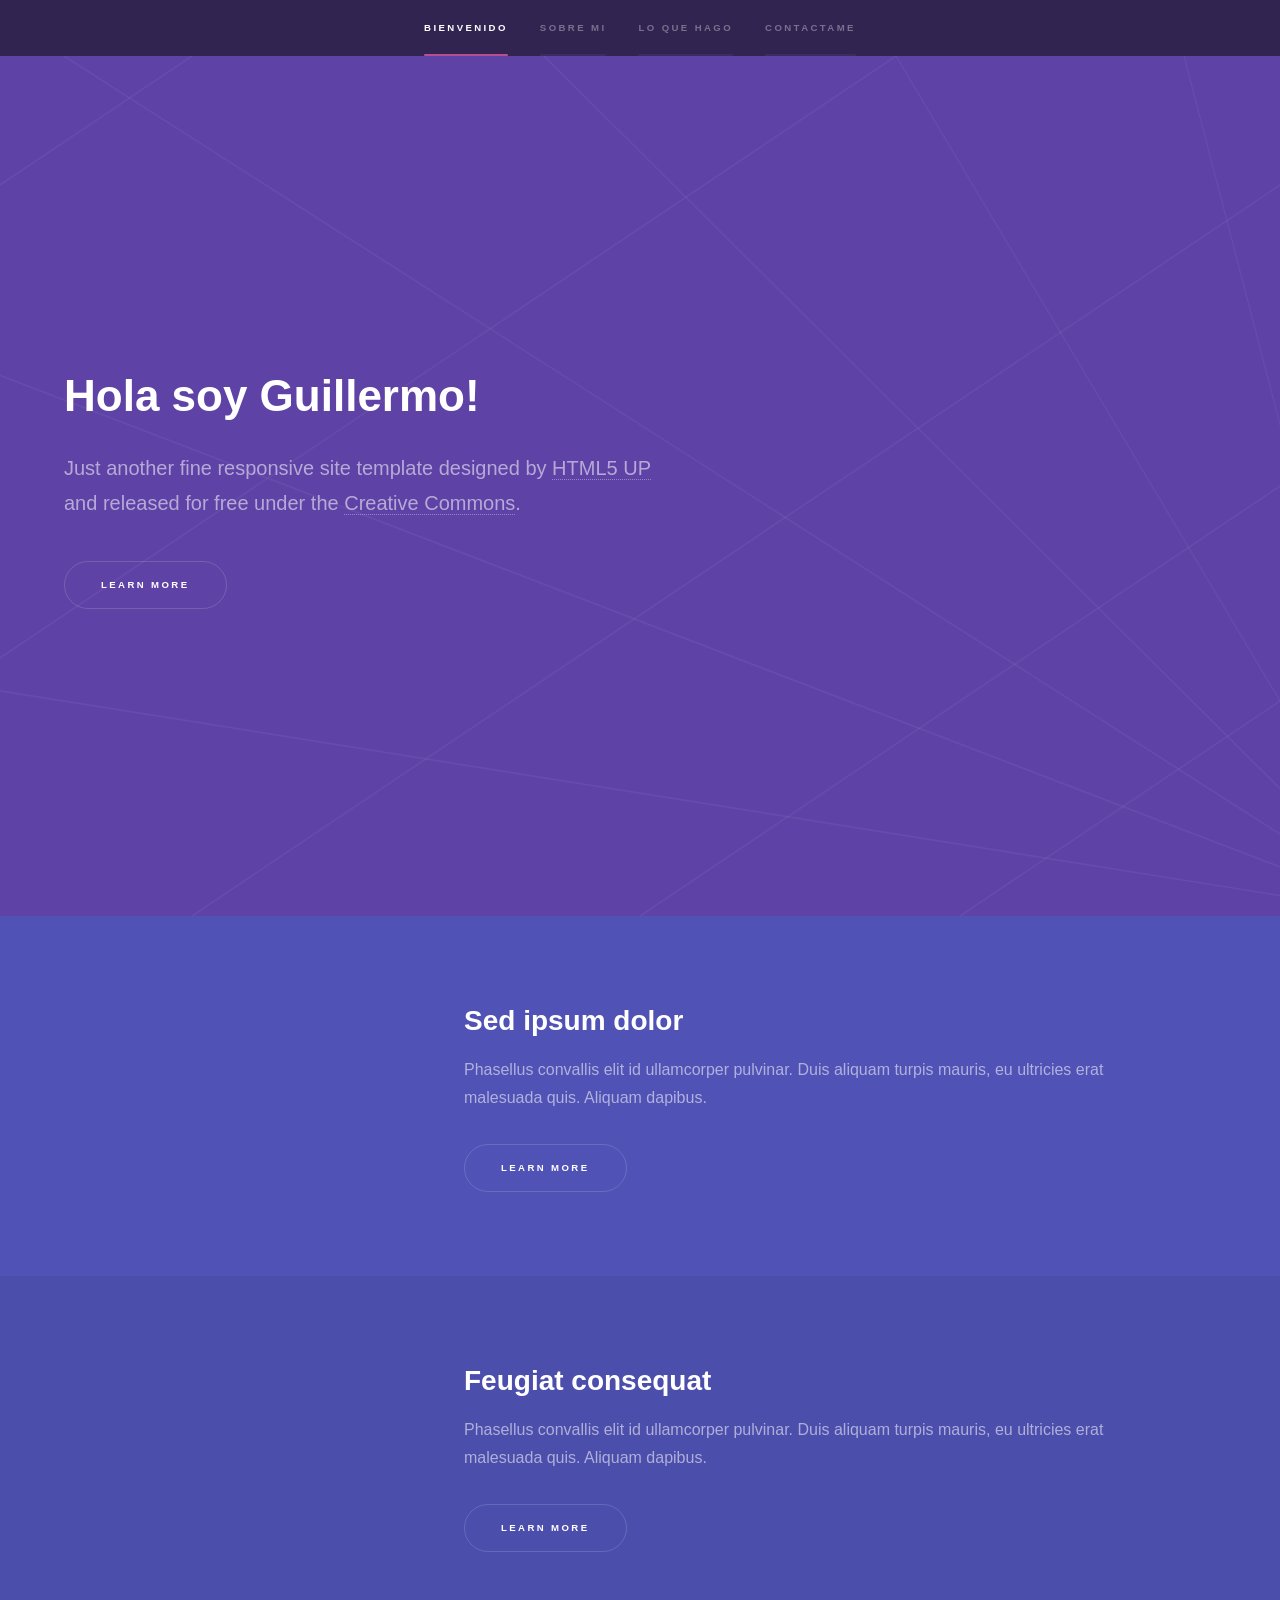
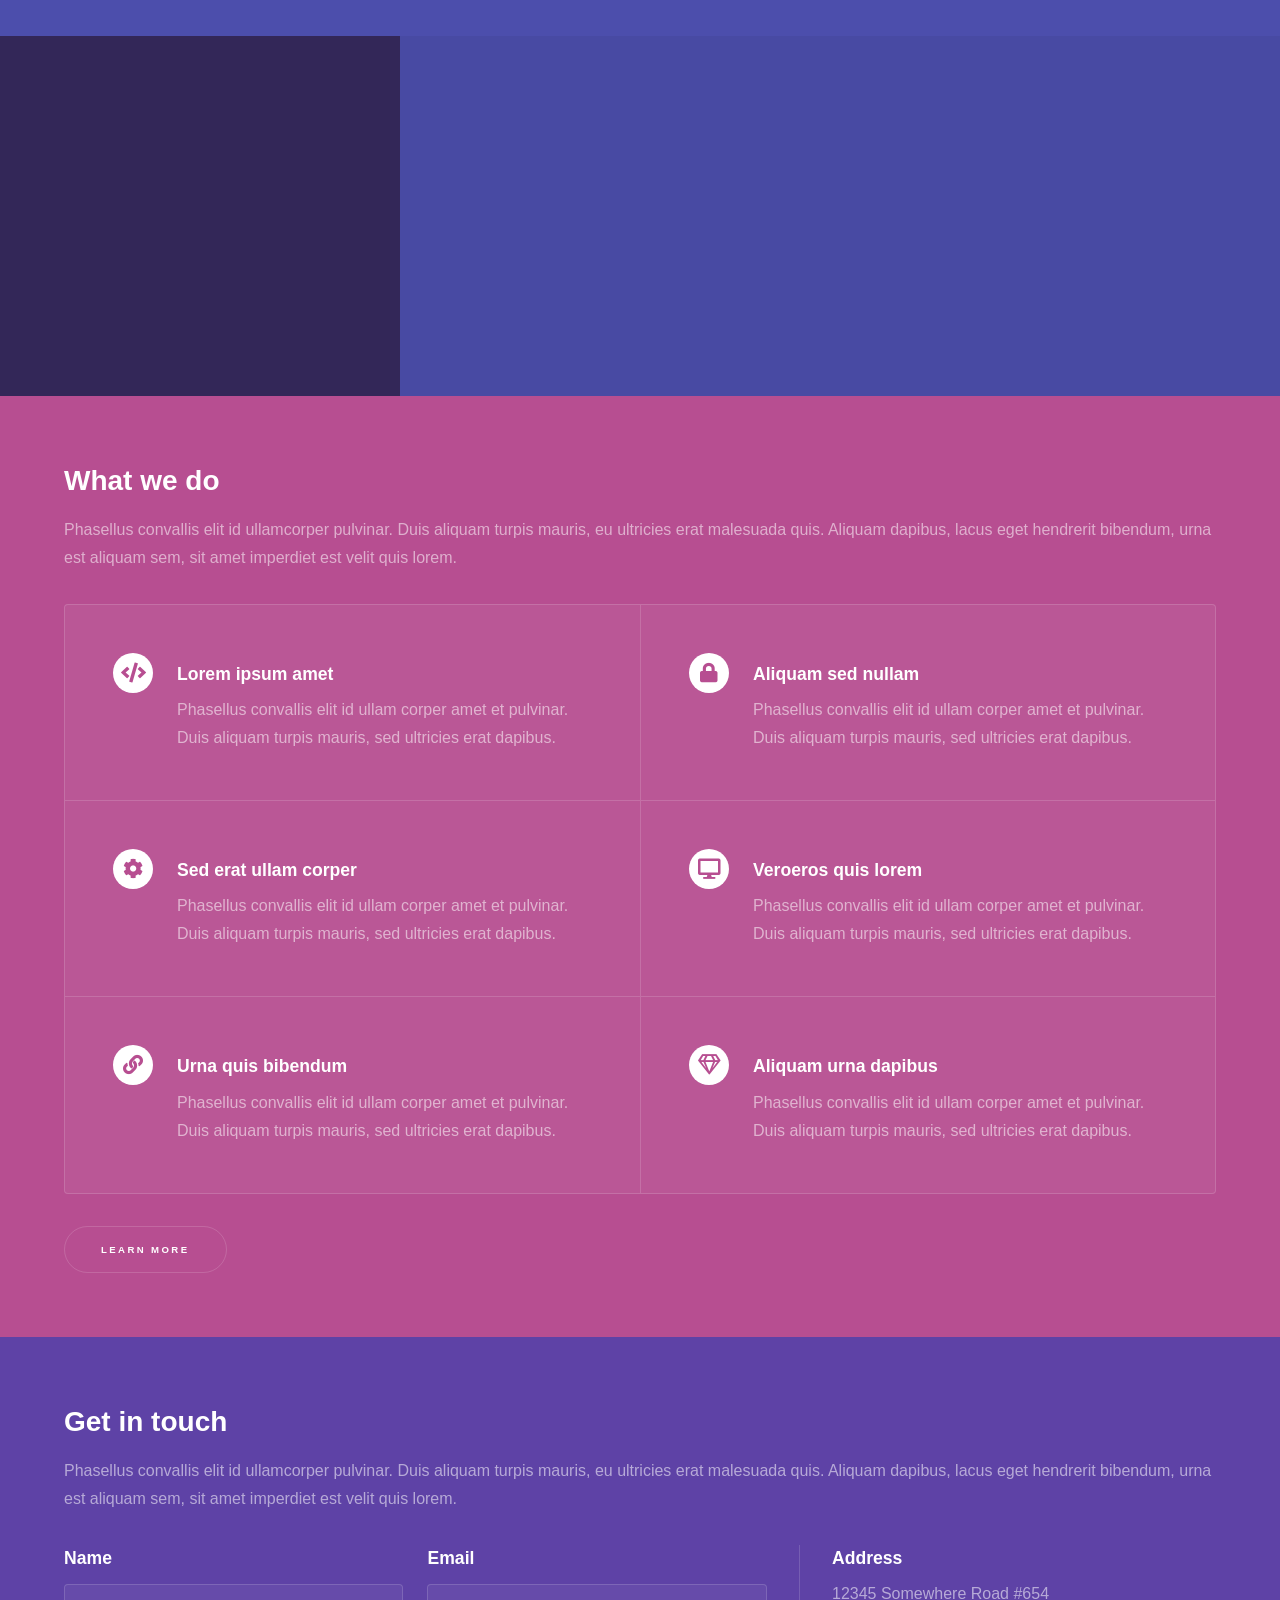
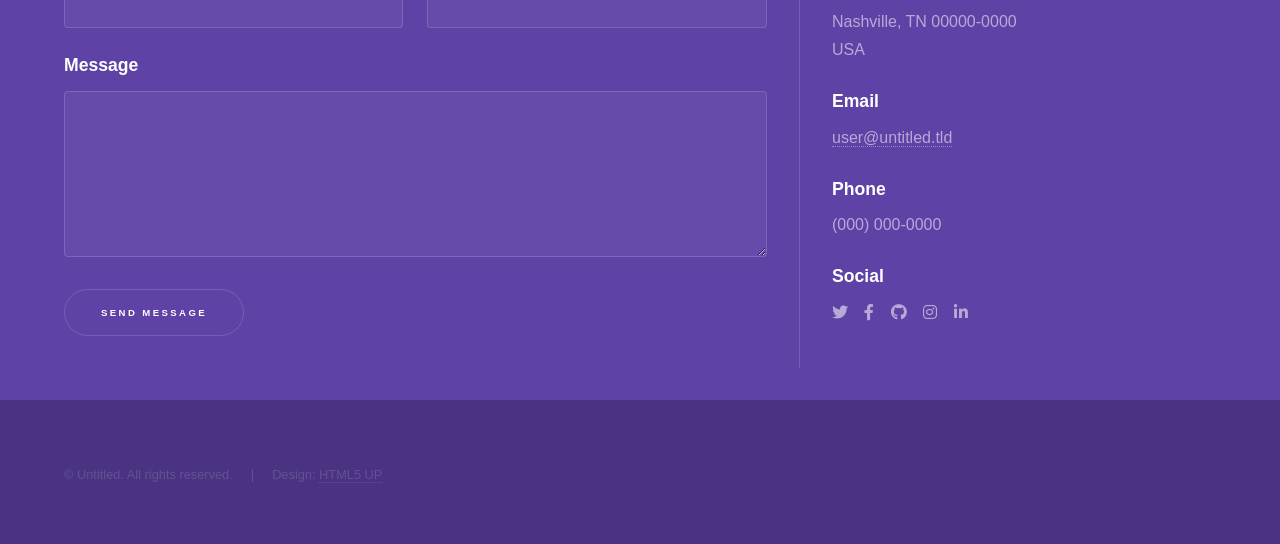
==== docs/index.html @ 7f630c52 "Segundo Commite de portafolio, se movio el archivo index.html a la carpeta docs" ====
<!DOCTYPE HTML>
<!--
	Hyperspace by HTML5 UP
	html5up.net | @ajlkn
	Free for personal and commercial use under the CCA 3.0 license (html5up.net/license)
-->
<html>
	<head>
		<title>Guillermo Tapia Desauguste</title>
		<meta charset="utf-8" />
		<meta name="viewport" content="width=device-width, initial-scale=1, user-scalable=no" />
		<link rel="stylesheet" href="../assets/css/main.css" />
		<noscript><link rel="stylesheet" href="../assets/css/noscript.css" /></noscript>
	</head>
	<body class="is-preload">

		<!-- Sidebar -->
			<section id="sidebar">
				<div class="inner">
					<nav>
						<ul>
							<li><a href="#intro">Bienvenido</a></li>
							<li><a href="#one">Sobre mi</a></li>
							<li><a href="#two">Lo que hago</a></li>
							<li><a href="#three">Contactame</a></li>
						</ul>
					</nav>
				</div>
			</section>

		<!-- Wrapper -->
			<div id="wrapper">

				<!-- Intro -->
					<section id="intro" class="wrapper style1 fullscreen fade-up">
						<div class="inner">
							<h1>Hola soy Guillermo!</h1>
							<p>Just another fine responsive site template designed by <a href="http://html5up.net">HTML5 UP</a><br />
							and released for free under the <a href="http://html5up.net/license">Creative Commons</a>.</p>
							<ul class="actions">
								<li><a href="#one" class="button scrolly">Learn more</a></li>
							</ul>
						</div>
					</section>

				<!-- One -->
					<section id="one" class="wrapper style2 spotlights">
						<section>
							<a href="#" class="image"><img src="images/pic01.jpg" alt="" data-position="center center" /></a>
							<div class="content">
								<div class="inner">
									<h2>Sed ipsum dolor</h2>
									<p>Phasellus convallis elit id ullamcorper pulvinar. Duis aliquam turpis mauris, eu ultricies erat malesuada quis. Aliquam dapibus.</p>
									<ul class="actions">
										<li><a href="generic.html" class="button">Learn more</a></li>
									</ul>
								</div>
							</div>
						</section>
						<section>
							<a href="#" class="image"><img src="images/pic02.jpg" alt="" data-position="top center" /></a>
							<div class="content">
								<div class="inner">
									<h2>Feugiat consequat</h2>
									<p>Phasellus convallis elit id ullamcorper pulvinar. Duis aliquam turpis mauris, eu ultricies erat malesuada quis. Aliquam dapibus.</p>
									<ul class="actions">
										<li><a href="generic.html" class="button">Learn more</a></li>
									</ul>
								</div>
							</div>
						</section>
						<section>
							<a href="#" class="image"><img src="images/pic03.jpg" alt="" data-position="25% 25%" /></a>
							<div class="content">
								<div class="inner">
									<h2>Ultricies aliquam</h2>
									<p>Phasellus convallis elit id ullamcorper pulvinar. Duis aliquam turpis mauris, eu ultricies erat malesuada quis. Aliquam dapibus.</p>
									<ul class="actions">
										<li><a href="generic.html" class="button">Learn more</a></li>
									</ul>
								</div>
							</div>
						</section>
					</section>

				<!-- Two -->
					<section id="two" class="wrapper style3 fade-up">
						<div class="inner">
							<h2>What we do</h2>
							<p>Phasellus convallis elit id ullamcorper pulvinar. Duis aliquam turpis mauris, eu ultricies erat malesuada quis. Aliquam dapibus, lacus eget hendrerit bibendum, urna est aliquam sem, sit amet imperdiet est velit quis lorem.</p>
							<div class="features">
								<section>
									<span class="icon solid major fa-code"></span>
									<h3>Lorem ipsum amet</h3>
									<p>Phasellus convallis elit id ullam corper amet et pulvinar. Duis aliquam turpis mauris, sed ultricies erat dapibus.</p>
								</section>
								<section>
									<span class="icon solid major fa-lock"></span>
									<h3>Aliquam sed nullam</h3>
									<p>Phasellus convallis elit id ullam corper amet et pulvinar. Duis aliquam turpis mauris, sed ultricies erat dapibus.</p>
								</section>
								<section>
									<span class="icon solid major fa-cog"></span>
									<h3>Sed erat ullam corper</h3>
									<p>Phasellus convallis elit id ullam corper amet et pulvinar. Duis aliquam turpis mauris, sed ultricies erat dapibus.</p>
								</section>
								<section>
									<span class="icon solid major fa-desktop"></span>
									<h3>Veroeros quis lorem</h3>
									<p>Phasellus convallis elit id ullam corper amet et pulvinar. Duis aliquam turpis mauris, sed ultricies erat dapibus.</p>
								</section>
								<section>
									<span class="icon solid major fa-link"></span>
									<h3>Urna quis bibendum</h3>
									<p>Phasellus convallis elit id ullam corper amet et pulvinar. Duis aliquam turpis mauris, sed ultricies erat dapibus.</p>
								</section>
								<section>
									<span class="icon major fa-gem"></span>
									<h3>Aliquam urna dapibus</h3>
									<p>Phasellus convallis elit id ullam corper amet et pulvinar. Duis aliquam turpis mauris, sed ultricies erat dapibus.</p>
								</section>
							</div>
							<ul class="actions">
								<li><a href="generic.html" class="button">Learn more</a></li>
							</ul>
						</div>
					</section>

				<!-- Three -->
					<section id="three" class="wrapper style1 fade-up">
						<div class="inner">
							<h2>Get in touch</h2>
							<p>Phasellus convallis elit id ullamcorper pulvinar. Duis aliquam turpis mauris, eu ultricies erat malesuada quis. Aliquam dapibus, lacus eget hendrerit bibendum, urna est aliquam sem, sit amet imperdiet est velit quis lorem.</p>
							<div class="split style1">
								<section>
									<form method="post" action="#">
										<div class="fields">
											<div class="field half">
												<label for="name">Name</label>
												<input type="text" name="name" id="name" />
											</div>
											<div class="field half">
												<label for="email">Email</label>
												<input type="text" name="email" id="email" />
											</div>
											<div class="field">
												<label for="message">Message</label>
												<textarea name="message" id="message" rows="5"></textarea>
											</div>
										</div>
										<ul class="actions">
											<li><a href="" class="button submit">Send Message</a></li>
										</ul>
									</form>
								</section>
								<section>
									<ul class="contact">
										<li>
											<h3>Address</h3>
											<span>12345 Somewhere Road #654<br />
											Nashville, TN 00000-0000<br />
											USA</span>
										</li>
										<li>
											<h3>Email</h3>
											<a href="#">user@untitled.tld</a>
										</li>
										<li>
											<h3>Phone</h3>
											<span>(000) 000-0000</span>
										</li>
										<li>
											<h3>Social</h3>
											<ul class="icons">
												<li><a href="#" class="icon brands fa-twitter"><span class="label">Twitter</span></a></li>
												<li><a href="#" class="icon brands fa-facebook-f"><span class="label">Facebook</span></a></li>
												<li><a href="#" class="icon brands fa-github"><span class="label">GitHub</span></a></li>
												<li><a href="#" class="icon brands fa-instagram"><span class="label">Instagram</span></a></li>
												<li><a href="#" class="icon brands fa-linkedin-in"><span class="label">LinkedIn</span></a></li>
											</ul>
										</li>
									</ul>
								</section>
							</div>
						</div>
					</section>

			</div>

		<!-- Footer -->
			<footer id="footer" class="wrapper style1-alt">
				<div class="inner">
					<ul class="menu">
						<li>&copy; Untitled. All rights reserved.</li><li>Design: <a href="http://html5up.net">HTML5 UP</a></li>
					</ul>
				</div>
			</footer>

		<!-- Scripts -->
			<script src="../assets/js/jquery.min.js"></script>
			<script src="../assets/js/jquery.scrollex.min.js"></script>
			<script src="../assets/js/jquery.scrolly.min.js"></script>
			<script src="../assets/js/browser.min.js"></script>
			<script src="../assets/js/breakpoints.min.js"></script>
			<script src="../assets/js/util.js"></script>
			<script src="../assets/js/main.js"></script>

	</body>
</html>
---- assets/css/main.css ----
@import url(fontawesome-all.min.css);

/*
	Hyperspace by HTML5 UP
	html5up.net | @ajlkn
	Free for personal and commercial use under the CCA 3.0 license (html5up.net/license)
*/

html, body, div, span, applet, object,
iframe, h1, h2, h3, h4, h5, h6, p, blockquote,
pre, a, abbr, acronym, address, big, cite,
code, del, dfn, em, img, ins, kbd, q, s, samp,
small, strike, strong, sub, sup, tt, var, b,
u, i, center, dl, dt, dd, ol, ul, li, fieldset,
form, label, legend, table, caption, tbody,
tfoot, thead, tr, th, td, article, aside,
canvas, details, embed, figure, figcaption,
footer, header, hgroup, menu, nav, output, ruby,
section, summary, time, mark, audio, video {
	margin: 0;
	padding: 0;
	border: 0;
	font-size: 100%;
	font: inherit;
	vertical-align: baseline;}

article, aside, details, figcaption, figure,
footer, header, hgroup, menu, nav, section {
	display: block;}

body {
	line-height: 1;
}

ol, ul {
	list-style: none;
}

blockquote, q {
	quotes: none;
}

	blockquote:before, blockquote:after, q:before, q:after {
		content: '';
		content: none;
	}

table {
	border-collapse: collapse;
	border-spacing: 0;
}

body {
	-webkit-text-size-adjust: none;
}

mark {
	background-color: transparent;
	color: inherit;
}

input::-moz-focus-inner {
	border: 0;
	padding: 0;
}

input, select, textarea {
	-moz-appearance: none;
	-webkit-appearance: none;
	-ms-appearance: none;
	appearance: none;
}

/* Basic */

	@-ms-viewport {
		width: device-width;
	}

	body {
		-ms-overflow-style: scrollbar;
	}

	@media screen and (max-width: 480px) {

		html, body {
			min-width: 320px;
		}

	}

	html {
		box-sizing: border-box;
	}

	*, *:before, *:after {
		box-sizing: inherit;
	}

	body {
		background: #312450;
	}

		body.is-preload *, body.is-preload *:before, body.is-preload *:after {
			-moz-animation: none !important;
			-webkit-animation: none !important;
			-ms-animation: none !important;
			animation: none !important;
			-moz-transition: none !important;
			-webkit-transition: none !important;
			-ms-transition: none !important;
			transition: none !important;
		}

/* Type */

	body, input, select, textarea {
		color: rgba(255, 255, 255, 0.55);
		font-family: Arial, Helvetica, sans-serif;
		font-size: 16.5pt;
		font-weight: normal;
		line-height: 1.75;
	}

		@media screen and (max-width: 1680px) {

			body, input, select, textarea {
				font-size: 13pt;
			}

		}

		@media screen and (max-width: 1280px) {

			body, input, select, textarea {
				font-size: 12pt;
			}

		}

		@media screen and (max-width: 360px) {

			body, input, select, textarea {
				font-size: 11pt;
			}

		}

	a {
		-moz-transition: color 0.2s ease, border-bottom-color 0.2s ease;
		-webkit-transition: color 0.2s ease, border-bottom-color 0.2s ease;
		-ms-transition: color 0.2s ease, border-bottom-color 0.2s ease;
		transition: color 0.2s ease, border-bottom-color 0.2s ease;
		border-bottom: dotted 1px rgba(255, 255, 255, 0.35);
		color: inherit;
		text-decoration: none;
	}

		a:hover {
			border-bottom-color: transparent;
			color: #ffffff;
		}

	strong, b {
		color: #ffffff;
		font-weight: bold;
	}

	em, i {
		font-style: italic;
	}

	p {
		margin: 0 0 2em 0;
	}

	h1, h2, h3, h4, h5, h6 {
		color: #ffffff;
		font-weight: bold;
		line-height: 1.5;
		margin: 0 0 0.5em 0;
	}

		h1 a, h2 a, h3 a, h4 a, h5 a, h6 a {
			color: inherit;
			text-decoration: none;
		}

	h1 {
		font-size: 2.75em;
	}

		h1.major {
			margin: 0 0 1.3em 0;
			position: relative;
			padding-bottom: 0.35em;
		}

			h1.major:after {
				background-image: -moz-linear-gradient(to right, #5e42a6, #b74e91);
				background-image: -webkit-linear-gradient(to right, #5e42a6, #b74e91);
				background-image: -ms-linear-gradient(to right, #5e42a6, #b74e91);
				background-image: linear-gradient(to right, #5e42a6, #b74e91);
				-moz-transition: max-width 0.2s ease;
				-webkit-transition: max-width 0.2s ease;
				-ms-transition: max-width 0.2s ease;
				transition: max-width 0.2s ease;
				border-radius: 0.2em;
				bottom: 0;
				content: '';
				height: 0.05em;
				position: absolute;
				right: 0;
				width: 100%;
			}

	h2 {
		font-size: 1.75em;
	}

	h3 {
		font-size: 1.1em;
	}

	h4 {
		font-size: 1em;
	}

	h5 {
		font-size: 0.8em;
	}

	h6 {
		font-size: 0.6em;
	}

	@media screen and (max-width: 736px) {

		h1 {
			font-size: 2em;
		}

		h2 {
			font-size: 1.25em;
		}

		h3 {
			font-size: 1em;
		}

		h4 {
			font-size: 0.8em;
		}

		h5 {
			font-size: 0.6em;
		}

		h6 {
			font-size: 0.6em;
		}

	}

	sub {
		font-size: 0.8em;
		position: relative;
		top: 0.5em;
	}

	sup {
		font-size: 0.8em;
		position: relative;
		top: -0.5em;
	}

	blockquote {
		border-left: solid 4px rgba(255, 255, 255, 0.15);
		font-style: italic;
		margin: 0 0 2em 0;
		padding: 0.5em 0 0.5em 2em;
	}

	code {
		background: rgba(255, 255, 255, 0.05);
		border-radius: 0.25em;
		border: solid 1px rgba(255, 255, 255, 0.15);
		font-family: "Courier New", monospace;
		font-size: 0.9em;
		margin: 0 0.25em;
		padding: 0.25em 0.65em;
	}

	pre {
		-webkit-overflow-scrolling: touch;
		font-family: "Courier New", monospace;
		font-size: 0.9em;
		margin: 0 0 2em 0;
	}

		pre code {
			display: block;
			line-height: 1.75em;
			padding: 1em 1.5em;
			overflow-x: auto;
		}

	hr {
		border: 0;
		border-bottom: solid 1px rgba(255, 255, 255, 0.15);
		margin: 2em 0;
	}

		hr.major {
			margin: 3em 0;
		}

	.align-left {
		text-align: left;
	}

	.align-center {
		text-align: center;
	}

	.align-right {
		text-align: right;
	}

/* Row */

	.row {
		display: flex;
		flex-wrap: wrap;
		box-sizing: border-box;
		align-items: stretch;
	}

		.row > * {
			box-sizing: border-box;
		}

		.row.gtr-uniform > * > :last-child {
			margin-bottom: 0;
		}

		.row.aln-left {
			justify-content: flex-start;
		}

		.row.aln-center {
			justify-content: center;
		}

		.row.aln-right {
			justify-content: flex-end;
		}

		.row.aln-top {
			align-items: flex-start;
		}

		.row.aln-middle {
			align-items: center;
		}

		.row.aln-bottom {
			align-items: flex-end;
		}

		.row > .imp {
			order: -1;
		}

		.row > .col-1 {
			width: 8.33333%;
		}

		.row > .off-1 {
			margin-left: 8.33333%;
		}

		.row > .col-2 {
			width: 16.66667%;
		}

		.row > .off-2 {
			margin-left: 16.66667%;
		}

		.row > .col-3 {
			width: 25%;
		}

		.row > .off-3 {
			margin-left: 25%;
		}

		.row > .col-4 {
			width: 33.33333%;
		}

		.row > .off-4 {
			margin-left: 33.33333%;
		}

		.row > .col-5 {
			width: 41.66667%;
		}

		.row > .off-5 {
			margin-left: 41.66667%;
		}

		.row > .col-6 {
			width: 50%;
		}

		.row > .off-6 {
			margin-left: 50%;
		}

		.row > .col-7 {
			width: 58.33333%;
		}

		.row > .off-7 {
			margin-left: 58.33333%;
		}

		.row > .col-8 {
			width: 66.66667%;
		}

		.row > .off-8 {
			margin-left: 66.66667%;
		}

		.row > .col-9 {
			width: 75%;
		}

		.row > .off-9 {
			margin-left: 75%;
		}

		.row > .col-10 {
			width: 83.33333%;
		}

		.row > .off-10 {
			margin-left: 83.33333%;
		}

		.row > .col-11 {
			width: 91.66667%;
		}

		.row > .off-11 {
			margin-left: 91.66667%;
		}

		.row > .col-12 {
			width: 100%;
		}

		.row > .off-12 {
			margin-left: 100%;
		}

		.row.gtr-0 {
			margin-top: 0;
			margin-left: 0em;
		}

			.row.gtr-0 > * {
				padding: 0 0 0 0em;
			}

			.row.gtr-0.gtr-uniform {
				margin-top: 0em;
			}

				.row.gtr-0.gtr-uniform > * {
					padding-top: 0em;
				}

		.row.gtr-25 {
			margin-top: 0;
			margin-left: -0.375em;
		}

			.row.gtr-25 > * {
				padding: 0 0 0 0.375em;
			}

			.row.gtr-25.gtr-uniform {
				margin-top: -0.375em;
			}

				.row.gtr-25.gtr-uniform > * {
					padding-top: 0.375em;
				}

		.row.gtr-50 {
			margin-top: 0;
			margin-left: -0.75em;
		}

			.row.gtr-50 > * {
				padding: 0 0 0 0.75em;
			}

			.row.gtr-50.gtr-uniform {
				margin-top: -0.75em;
			}

				.row.gtr-50.gtr-uniform > * {
					padding-top: 0.75em;
				}

		.row {
			margin-top: 0;
			margin-left: -1.5em;
		}

			.row > * {
				padding: 0 0 0 1.5em;
			}

			.row.gtr-uniform {
				margin-top: -1.5em;
			}

				.row.gtr-uniform > * {
					padding-top: 1.5em;
				}

		.row.gtr-150 {
			margin-top: 0;
			margin-left: -2.25em;
		}

			.row.gtr-150 > * {
				padding: 0 0 0 2.25em;
			}

			.row.gtr-150.gtr-uniform {
				margin-top: -2.25em;
			}

				.row.gtr-150.gtr-uniform > * {
					padding-top: 2.25em;
				}

		.row.gtr-200 {
			margin-top: 0;
			margin-left: -3em;
		}

			.row.gtr-200 > * {
				padding: 0 0 0 3em;
			}

			.row.gtr-200.gtr-uniform {
				margin-top: -3em;
			}

				.row.gtr-200.gtr-uniform > * {
					padding-top: 3em;
				}

		@media screen and (max-width: 1680px) {

			.row {
				display: flex;
				flex-wrap: wrap;
				box-sizing: border-box;
				align-items: stretch;
			}

				.row > * {
					box-sizing: border-box;
				}

				.row.gtr-uniform > * > :last-child {
					margin-bottom: 0;
				}

				.row.aln-left {
					justify-content: flex-start;
				}

				.row.aln-center {
					justify-content: center;
				}

				.row.aln-right {
					justify-content: flex-end;
				}

				.row.aln-top {
					align-items: flex-start;
				}

				.row.aln-middle {
					align-items: center;
				}

				.row.aln-bottom {
					align-items: flex-end;
				}

				.row > .imp-xlarge {
					order: -1;
				}

				.row > .col-1-xlarge {
					width: 8.33333%;
				}

				.row > .off-1-xlarge {
					margin-left: 8.33333%;
				}

				.row > .col-2-xlarge {
					width: 16.66667%;
				}

				.row > .off-2-xlarge {
					margin-left: 16.66667%;
				}

				.row > .col-3-xlarge {
					width: 25%;
				}

				.row > .off-3-xlarge {
					margin-left: 25%;
				}

				.row > .col-4-xlarge {
					width: 33.33333%;
				}

				.row > .off-4-xlarge {
					margin-left: 33.33333%;
				}

				.row > .col-5-xlarge {
					width: 41.66667%;
				}

				.row > .off-5-xlarge {
					margin-left: 41.66667%;
				}

				.row > .col-6-xlarge {
					width: 50%;
				}

				.row > .off-6-xlarge {
					margin-left: 50%;
				}

				.row > .col-7-xlarge {
					width: 58.33333%;
				}

				.row > .off-7-xlarge {
					margin-left: 58.33333%;
				}

				.row > .col-8-xlarge {
					width: 66.66667%;
				}

				.row > .off-8-xlarge {
					margin-left: 66.66667%;
				}

				.row > .col-9-xlarge {
					width: 75%;
				}

				.row > .off-9-xlarge {
					margin-left: 75%;
				}

				.row > .col-10-xlarge {
					width: 83.33333%;
				}

				.row > .off-10-xlarge {
					margin-left: 83.33333%;
				}

				.row > .col-11-xlarge {
					width: 91.66667%;
				}

				.row > .off-11-xlarge {
					margin-left: 91.66667%;
				}

				.row > .col-12-xlarge {
					width: 100%;
				}

				.row > .off-12-xlarge {
					margin-left: 100%;
				}

				.row.gtr-0 {
					margin-top: 0;
					margin-left: 0em;
				}

					.row.gtr-0 > * {
						padding: 0 0 0 0em;
					}

					.row.gtr-0.gtr-uniform {
						margin-top: 0em;
					}

						.row.gtr-0.gtr-uniform > * {
							padding-top: 0em;
						}

				.row.gtr-25 {
					margin-top: 0;
					margin-left: -0.375em;
				}

					.row.gtr-25 > * {
						padding: 0 0 0 0.375em;
					}

					.row.gtr-25.gtr-uniform {
						margin-top: -0.375em;
					}

						.row.gtr-25.gtr-uniform > * {
							padding-top: 0.375em;
						}

				.row.gtr-50 {
					margin-top: 0;
					margin-left: -0.75em;
				}

					.row.gtr-50 > * {
						padding: 0 0 0 0.75em;
					}

					.row.gtr-50.gtr-uniform {
						margin-top: -0.75em;
					}

						.row.gtr-50.gtr-uniform > * {
							padding-top: 0.75em;
						}

				.row {
					margin-top: 0;
					margin-left: -1.5em;
				}

					.row > * {
						padding: 0 0 0 1.5em;
					}

					.row.gtr-uniform {
						margin-top: -1.5em;
					}

						.row.gtr-uniform > * {
							padding-top: 1.5em;
						}

				.row.gtr-150 {
					margin-top: 0;
					margin-left: -2.25em;
				}

					.row.gtr-150 > * {
						padding: 0 0 0 2.25em;
					}

					.row.gtr-150.gtr-uniform {
						margin-top: -2.25em;
					}

						.row.gtr-150.gtr-uniform > * {
							padding-top: 2.25em;
						}

				.row.gtr-200 {
					margin-top: 0;
					margin-left: -3em;
				}

					.row.gtr-200 > * {
						padding: 0 0 0 3em;
					}

					.row.gtr-200.gtr-uniform {
						margin-top: -3em;
					}

						.row.gtr-200.gtr-uniform > * {
							padding-top: 3em;
						}

		}

		@media screen and (max-width: 1280px) {

			.row {
				display: flex;
				flex-wrap: wrap;
				box-sizing: border-box;
				align-items: stretch;
			}

				.row > * {
					box-sizing: border-box;
				}

				.row.gtr-uniform > * > :last-child {
					margin-bottom: 0;
				}

				.row.aln-left {
					justify-content: flex-start;
				}

				.row.aln-center {
					justify-content: center;
				}

				.row.aln-right {
					justify-content: flex-end;
				}

				.row.aln-top {
					align-items: flex-start;
				}

				.row.aln-middle {
					align-items: center;
				}

				.row.aln-bottom {
					align-items: flex-end;
				}

				.row > .imp-large {
					order: -1;
				}

				.row > .col-1-large {
					width: 8.33333%;
				}

				.row > .off-1-large {
					margin-left: 8.33333%;
				}

				.row > .col-2-large {
					width: 16.66667%;
				}

				.row > .off-2-large {
					margin-left: 16.66667%;
				}

				.row > .col-3-large {
					width: 25%;
				}

				.row > .off-3-large {
					margin-left: 25%;
				}

				.row > .col-4-large {
					width: 33.33333%;
				}

				.row > .off-4-large {
					margin-left: 33.33333%;
				}

				.row > .col-5-large {
					width: 41.66667%;
				}

				.row > .off-5-large {
					margin-left: 41.66667%;
				}

				.row > .col-6-large {
					width: 50%;
				}

				.row > .off-6-large {
					margin-left: 50%;
				}

				.row > .col-7-large {
					width: 58.33333%;
				}

				.row > .off-7-large {
					margin-left: 58.33333%;
				}

				.row > .col-8-large {
					width: 66.66667%;
				}

				.row > .off-8-large {
					margin-left: 66.66667%;
				}

				.row > .col-9-large {
					width: 75%;
				}

				.row > .off-9-large {
					margin-left: 75%;
				}

				.row > .col-10-large {
					width: 83.33333%;
				}

				.row > .off-10-large {
					margin-left: 83.33333%;
				}

				.row > .col-11-large {
					width: 91.66667%;
				}

				.row > .off-11-large {
					margin-left: 91.66667%;
				}

				.row > .col-12-large {
					width: 100%;
				}

				.row > .off-12-large {
					margin-left: 100%;
				}

				.row.gtr-0 {
					margin-top: 0;
					margin-left: 0em;
				}

					.row.gtr-0 > * {
						padding: 0 0 0 0em;
					}

					.row.gtr-0.gtr-uniform {
						margin-top: 0em;
					}

						.row.gtr-0.gtr-uniform > * {
							padding-top: 0em;
						}

				.row.gtr-25 {
					margin-top: 0;
					margin-left: -0.375em;
				}

					.row.gtr-25 > * {
						padding: 0 0 0 0.375em;
					}

					.row.gtr-25.gtr-uniform {
						margin-top: -0.375em;
					}

						.row.gtr-25.gtr-uniform > * {
							padding-top: 0.375em;
						}

				.row.gtr-50 {
					margin-top: 0;
					margin-left: -0.75em;
				}

					.row.gtr-50 > * {
						padding: 0 0 0 0.75em;
					}

					.row.gtr-50.gtr-uniform {
						margin-top: -0.75em;
					}

						.row.gtr-50.gtr-uniform > * {
							padding-top: 0.75em;
						}

				.row {
					margin-top: 0;
					margin-left: -1.5em;
				}

					.row > * {
						padding: 0 0 0 1.5em;
					}

					.row.gtr-uniform {
						margin-top: -1.5em;
					}

						.row.gtr-uniform > * {
							padding-top: 1.5em;
						}

				.row.gtr-150 {
					margin-top: 0;
					margin-left: -2.25em;
				}

					.row.gtr-150 > * {
						padding: 0 0 0 2.25em;
					}

					.row.gtr-150.gtr-uniform {
						margin-top: -2.25em;
					}

						.row.gtr-150.gtr-uniform > * {
							padding-top: 2.25em;
						}

				.row.gtr-200 {
					margin-top: 0;
					margin-left: -3em;
				}

					.row.gtr-200 > * {
						padding: 0 0 0 3em;
					}

					.row.gtr-200.gtr-uniform {
						margin-top: -3em;
					}

						.row.gtr-200.gtr-uniform > * {
							padding-top: 3em;
						}

		}

		@media screen and (max-width: 980px) {

			.row {
				display: flex;
				flex-wrap: wrap;
				box-sizing: border-box;
				align-items: stretch;
			}

				.row > * {
					box-sizing: border-box;
				}

				.row.gtr-uniform > * > :last-child {
					margin-bottom: 0;
				}

				.row.aln-left {
					justify-content: flex-start;
				}

				.row.aln-center {
					justify-content: center;
				}

				.row.aln-right {
					justify-content: flex-end;
				}

				.row.aln-top {
					align-items: flex-start;
				}

				.row.aln-middle {
					align-items: center;
				}

				.row.aln-bottom {
					align-items: flex-end;
				}

				.row > .imp-medium {
					order: -1;
				}

				.row > .col-1-medium {
					width: 8.33333%;
				}

				.row > .off-1-medium {
					margin-left: 8.33333%;
				}

				.row > .col-2-medium {
					width: 16.66667%;
				}

				.row > .off-2-medium {
					margin-left: 16.66667%;
				}

				.row > .col-3-medium {
					width: 25%;
				}

				.row > .off-3-medium {
					margin-left: 25%;
				}

				.row > .col-4-medium {
					width: 33.33333%;
				}

				.row > .off-4-medium {
					margin-left: 33.33333%;
				}

				.row > .col-5-medium {
					width: 41.66667%;
				}

				.row > .off-5-medium {
					margin-left: 41.66667%;
				}

				.row > .col-6-medium {
					width: 50%;
				}

				.row > .off-6-medium {
					margin-left: 50%;
				}

				.row > .col-7-medium {
					width: 58.33333%;
				}

				.row > .off-7-medium {
					margin-left: 58.33333%;
				}

				.row > .col-8-medium {
					width: 66.66667%;
				}

				.row > .off-8-medium {
					margin-left: 66.66667%;
				}

				.row > .col-9-medium {
					width: 75%;
				}

				.row > .off-9-medium {
					margin-left: 75%;
				}

				.row > .col-10-medium {
					width: 83.33333%;
				}

				.row > .off-10-medium {
					margin-left: 83.33333%;
				}

				.row > .col-11-medium {
					width: 91.66667%;
				}

				.row > .off-11-medium {
					margin-left: 91.66667%;
				}

				.row > .col-12-medium {
					width: 100%;
				}

				.row > .off-12-medium {
					margin-left: 100%;
				}

				.row.gtr-0 {
					margin-top: 0;
					margin-left: 0em;
				}

					.row.gtr-0 > * {
						padding: 0 0 0 0em;
					}

					.row.gtr-0.gtr-uniform {
						margin-top: 0em;
					}

						.row.gtr-0.gtr-uniform > * {
							padding-top: 0em;
						}

				.row.gtr-25 {
					margin-top: 0;
					margin-left: -0.375em;
				}

					.row.gtr-25 > * {
						padding: 0 0 0 0.375em;
					}

					.row.gtr-25.gtr-uniform {
						margin-top: -0.375em;
					}

						.row.gtr-25.gtr-uniform > * {
							padding-top: 0.375em;
						}

				.row.gtr-50 {
					margin-top: 0;
					margin-left: -0.75em;
				}

					.row.gtr-50 > * {
						padding: 0 0 0 0.75em;
					}

					.row.gtr-50.gtr-uniform {
						margin-top: -0.75em;
					}

						.row.gtr-50.gtr-uniform > * {
							padding-top: 0.75em;
						}

				.row {
					margin-top: 0;
					margin-left: -1.5em;
				}

					.row > * {
						padding: 0 0 0 1.5em;
					}

					.row.gtr-uniform {
						margin-top: -1.5em;
					}

						.row.gtr-uniform > * {
							padding-top: 1.5em;
						}

				.row.gtr-150 {
					margin-top: 0;
					margin-left: -2.25em;
				}

					.row.gtr-150 > * {
						padding: 0 0 0 2.25em;
					}

					.row.gtr-150.gtr-uniform {
						margin-top: -2.25em;
					}

						.row.gtr-150.gtr-uniform > * {
							padding-top: 2.25em;
						}

				.row.gtr-200 {
					margin-top: 0;
					margin-left: -3em;
				}

					.row.gtr-200 > * {
						padding: 0 0 0 3em;
					}

					.row.gtr-200.gtr-uniform {
						margin-top: -3em;
					}

						.row.gtr-200.gtr-uniform > * {
							padding-top: 3em;
						}

		}

		@media screen and (max-width: 736px) {

			.row {
				display: flex;
				flex-wrap: wrap;
				box-sizing: border-box;
				align-items: stretch;
			}

				.row > * {
					box-sizing: border-box;
				}

				.row.gtr-uniform > * > :last-child {
					margin-bottom: 0;
				}

				.row.aln-left {
					justify-content: flex-start;
				}

				.row.aln-center {
					justify-content: center;
				}

				.row.aln-right {
					justify-content: flex-end;
				}

				.row.aln-top {
					align-items: flex-start;
				}

				.row.aln-middle {
					align-items: center;
				}

				.row.aln-bottom {
					align-items: flex-end;
				}

				.row > .imp-small {
					order: -1;
				}

				.row > .col-1-small {
					width: 8.33333%;
				}

				.row > .off-1-small {
					margin-left: 8.33333%;
				}

				.row > .col-2-small {
					width: 16.66667%;
				}

				.row > .off-2-small {
					margin-left: 16.66667%;
				}

				.row > .col-3-small {
					width: 25%;
				}

				.row > .off-3-small {
					margin-left: 25%;
				}

				.row > .col-4-small {
					width: 33.33333%;
				}

				.row > .off-4-small {
					margin-left: 33.33333%;
				}

				.row > .col-5-small {
					width: 41.66667%;
				}

				.row > .off-5-small {
					margin-left: 41.66667%;
				}

				.row > .col-6-small {
					width: 50%;
				}

				.row > .off-6-small {
					margin-left: 50%;
				}

				.row > .col-7-small {
					width: 58.33333%;
				}

				.row > .off-7-small {
					margin-left: 58.33333%;
				}

				.row > .col-8-small {
					width: 66.66667%;
				}

				.row > .off-8-small {
					margin-left: 66.66667%;
				}

				.row > .col-9-small {
					width: 75%;
				}

				.row > .off-9-small {
					margin-left: 75%;
				}

				.row > .col-10-small {
					width: 83.33333%;
				}

				.row > .off-10-small {
					margin-left: 83.33333%;
				}

				.row > .col-11-small {
					width: 91.66667%;
				}

				.row > .off-11-small {
					margin-left: 91.66667%;
				}

				.row > .col-12-small {
					width: 100%;
				}

				.row > .off-12-small {
					margin-left: 100%;
				}

				.row.gtr-0 {
					margin-top: 0;
					margin-left: 0em;
				}

					.row.gtr-0 > * {
						padding: 0 0 0 0em;
					}

					.row.gtr-0.gtr-uniform {
						margin-top: 0em;
					}

						.row.gtr-0.gtr-uniform > * {
							padding-top: 0em;
						}

				.row.gtr-25 {
					margin-top: 0;
					margin-left: -0.375em;
				}

					.row.gtr-25 > * {
						padding: 0 0 0 0.375em;
					}

					.row.gtr-25.gtr-uniform {
						margin-top: -0.375em;
					}

						.row.gtr-25.gtr-uniform > * {
							padding-top: 0.375em;
						}

				.row.gtr-50 {
					margin-top: 0;
					margin-left: -0.75em;
				}

					.row.gtr-50 > * {
						padding: 0 0 0 0.75em;
					}

					.row.gtr-50.gtr-uniform {
						margin-top: -0.75em;
					}

						.row.gtr-50.gtr-uniform > * {
							padding-top: 0.75em;
						}

				.row {
					margin-top: 0;
					margin-left: -1.5em;
				}

					.row > * {
						padding: 0 0 0 1.5em;
					}

					.row.gtr-uniform {
						margin-top: -1.5em;
					}

						.row.gtr-uniform > * {
							padding-top: 1.5em;
						}

				.row.gtr-150 {
					margin-top: 0;
					margin-left: -2.25em;
				}

					.row.gtr-150 > * {
						padding: 0 0 0 2.25em;
					}

					.row.gtr-150.gtr-uniform {
						margin-top: -2.25em;
					}

						.row.gtr-150.gtr-uniform > * {
							padding-top: 2.25em;
						}

				.row.gtr-200 {
					margin-top: 0;
					margin-left: -3em;
				}

					.row.gtr-200 > * {
						padding: 0 0 0 3em;
					}

					.row.gtr-200.gtr-uniform {
						margin-top: -3em;
					}

						.row.gtr-200.gtr-uniform > * {
							padding-top: 3em;
						}

		}

		@media screen and (max-width: 480px) {

			.row {
				display: flex;
				flex-wrap: wrap;
				box-sizing: border-box;
				align-items: stretch;
			}

				.row > * {
					box-sizing: border-box;
				}

				.row.gtr-uniform > * > :last-child {
					margin-bottom: 0;
				}

				.row.aln-left {
					justify-content: flex-start;
				}

				.row.aln-center {
					justify-content: center;
				}

				.row.aln-right {
					justify-content: flex-end;
				}

				.row.aln-top {
					align-items: flex-start;
				}

				.row.aln-middle {
					align-items: center;
				}

				.row.aln-bottom {
					align-items: flex-end;
				}

				.row > .imp-xsmall {
					order: -1;
				}

				.row > .col-1-xsmall {
					width: 8.33333%;
				}

				.row > .off-1-xsmall {
					margin-left: 8.33333%;
				}

				.row > .col-2-xsmall {
					width: 16.66667%;
				}

				.row > .off-2-xsmall {
					margin-left: 16.66667%;
				}

				.row > .col-3-xsmall {
					width: 25%;
				}

				.row > .off-3-xsmall {
					margin-left: 25%;
				}

				.row > .col-4-xsmall {
					width: 33.33333%;
				}

				.row > .off-4-xsmall {
					margin-left: 33.33333%;
				}

				.row > .col-5-xsmall {
					width: 41.66667%;
				}

				.row > .off-5-xsmall {
					margin-left: 41.66667%;
				}

				.row > .col-6-xsmall {
					width: 50%;
				}

				.row > .off-6-xsmall {
					margin-left: 50%;
				}

				.row > .col-7-xsmall {
					width: 58.33333%;
				}

				.row > .off-7-xsmall {
					margin-left: 58.33333%;
				}

				.row > .col-8-xsmall {
					width: 66.66667%;
				}

				.row > .off-8-xsmall {
					margin-left: 66.66667%;
				}

				.row > .col-9-xsmall {
					width: 75%;
				}

				.row > .off-9-xsmall {
					margin-left: 75%;
				}

				.row > .col-10-xsmall {
					width: 83.33333%;
				}

				.row > .off-10-xsmall {
					margin-left: 83.33333%;
				}

				.row > .col-11-xsmall {
					width: 91.66667%;
				}

				.row > .off-11-xsmall {
					margin-left: 91.66667%;
				}

				.row > .col-12-xsmall {
					width: 100%;
				}

				.row > .off-12-xsmall {
					margin-left: 100%;
				}

				.row.gtr-0 {
					margin-top: 0;
					margin-left: 0em;
				}

					.row.gtr-0 > * {
						padding: 0 0 0 0em;
					}

					.row.gtr-0.gtr-uniform {
						margin-top: 0em;
					}

						.row.gtr-0.gtr-uniform > * {
							padding-top: 0em;
						}

				.row.gtr-25 {
					margin-top: 0;
					margin-left: -0.375em;
				}

					.row.gtr-25 > * {
						padding: 0 0 0 0.375em;
					}

					.row.gtr-25.gtr-uniform {
						margin-top: -0.375em;
					}

						.row.gtr-25.gtr-uniform > * {
							padding-top: 0.375em;
						}

				.row.gtr-50 {
					margin-top: 0;
					margin-left: -0.75em;
				}

					.row.gtr-50 > * {
						padding: 0 0 0 0.75em;
					}

					.row.gtr-50.gtr-uniform {
						margin-top: -0.75em;
					}

						.row.gtr-50.gtr-uniform > * {
							padding-top: 0.75em;
						}

				.row {
					margin-top: 0;
					margin-left: -1.5em;
				}

					.row > * {
						padding: 0 0 0 1.5em;
					}

					.row.gtr-uniform {
						margin-top: -1.5em;
					}

						.row.gtr-uniform > * {
							padding-top: 1.5em;
						}

				.row.gtr-150 {
					margin-top: 0;
					margin-left: -2.25em;
				}

					.row.gtr-150 > * {
						padding: 0 0 0 2.25em;
					}

					.row.gtr-150.gtr-uniform {
						margin-top: -2.25em;
					}

						.row.gtr-150.gtr-uniform > * {
							padding-top: 2.25em;
						}

				.row.gtr-200 {
					margin-top: 0;
					margin-left: -3em;
				}

					.row.gtr-200 > * {
						padding: 0 0 0 3em;
					}

					.row.gtr-200.gtr-uniform {
						margin-top: -3em;
					}

						.row.gtr-200.gtr-uniform > * {
							padding-top: 3em;
						}

		}

/* Box */

	.box {
		border-radius: 0.25em;
		border: solid 1px rgba(255, 255, 255, 0.15);
		margin-bottom: 2em;
		padding: 1.5em;
	}

		.box > :last-child,
		.box > :last-child > :last-child,
		.box > :last-child > :last-child > :last-child {
			margin-bottom: 0;
		}

		.box.alt {
			border: 0;
			border-radius: 0;
			padding: 0;
		}

/* Button */

	input[type="submit"],
	input[type="reset"],
	input[type="button"],
	button,
	.button {
		-moz-appearance: none;
		-webkit-appearance: none;
		-ms-appearance: none;
		appearance: none;
		-moz-transition: border-color 0.2s ease;
		-webkit-transition: border-color 0.2s ease;
		-ms-transition: border-color 0.2s ease;
		transition: border-color 0.2s ease;
		background-color: transparent;
		border: solid 1px !important;
		border-color: rgba(255, 255, 255, 0.15) !important;
		border-radius: 3em;
		color: #ffffff !important;
		cursor: pointer;
		display: inline-block;
		font-size: 0.6em;
		font-weight: bold;
		height: calc(4.75em + 2px);
		letter-spacing: 0.25em;
		line-height: 4.75em;
		outline: 0;
		padding: 0 3.75em;
		position: relative;
		text-align: center;
		text-decoration: none;
		text-transform: uppercase;
		white-space: nowrap;
	}

		input[type="submit"]:after,
		input[type="reset"]:after,
		input[type="button"]:after,
		button:after,
		.button:after {
			-moz-transform: scale(0.25);
			-webkit-transform: scale(0.25);
			-ms-transform: scale(0.25);
			transform: scale(0.25);
			pointer-events: none;
			-moz-transition: opacity 0.2s ease, -moz-transform 0.2s ease;
			-webkit-transition: opacity 0.2s ease, -webkit-transform 0.2s ease;
			-ms-transition: opacity 0.2s ease, -ms-transform 0.2s ease;
			transition: opacity 0.2s ease, transform 0.2s ease;
			background: #ffffff;
			border-radius: 3em;
			content: '';
			height: 100%;
			left: 0;
			opacity: 0;
			position: absolute;
			top: 0;
			width: 100%;
		}

		input[type="submit"].icon:before,
		input[type="reset"].icon:before,
		input[type="button"].icon:before,
		button.icon:before,
		.button.icon:before {
			margin-right: 0.75em;
		}

		input[type="submit"].fit,
		input[type="reset"].fit,
		input[type="button"].fit,
		button.fit,
		.button.fit {
			width: 100%;
		}

		input[type="submit"].small,
		input[type="reset"].small,
		input[type="button"].small,
		button.small,
		.button.small {
			font-size: 0.4em;
		}

		input[type="submit"].large,
		input[type="reset"].large,
		input[type="button"].large,
		button.large,
		.button.large {
			font-size: 0.8em;
		}

		input[type="submit"].primary,
		input[type="reset"].primary,
		input[type="button"].primary,
		button.primary,
		.button.primary {
			background-color: #ffffff;
			color: #312450 !important;
		}

			input[type="submit"].primary:after,
			input[type="reset"].primary:after,
			input[type="button"].primary:after,
			button.primary:after,
			.button.primary:after {
				display: none;
			}

		input[type="submit"].disabled, input[type="submit"]:disabled,
		input[type="reset"].disabled,
		input[type="reset"]:disabled,
		input[type="button"].disabled,
		input[type="button"]:disabled,
		button.disabled,
		button:disabled,
		.button.disabled,
		.button:disabled {
			cursor: default;
			opacity: 0.5;
			pointer-events: none;
		}

		input[type="submit"]:hover,
		input[type="reset"]:hover,
		input[type="button"]:hover,
		button:hover,
		.button:hover {
			border-color: rgba(255, 255, 255, 0.55) !important;
		}

			input[type="submit"]:hover:after,
			input[type="reset"]:hover:after,
			input[type="button"]:hover:after,
			button:hover:after,
			.button:hover:after {
				opacity: 0.05;
				-moz-transform: scale(1);
				-webkit-transform: scale(1);
				-ms-transform: scale(1);
				transform: scale(1);
			}

			input[type="submit"]:hover:active,
			input[type="reset"]:hover:active,
			input[type="button"]:hover:active,
			button:hover:active,
			.button:hover:active {
				border-color: #ffffff !important;
			}

				input[type="submit"]:hover:active:after,
				input[type="reset"]:hover:active:after,
				input[type="button"]:hover:active:after,
				button:hover:active:after,
				.button:hover:active:after {
					opacity: 0.1;
				}

/* Features */

	.features {
		display: -moz-flex;
		display: -webkit-flex;
		display: -ms-flex;
		display: flex;
		-moz-flex-wrap: wrap;
		-webkit-flex-wrap: wrap;
		-ms-flex-wrap: wrap;
		flex-wrap: wrap;
		border-radius: 0.25em;
		border: solid 1px rgba(255, 255, 255, 0.15);
		background: rgba(255, 255, 255, 0.05);
		margin: 0 0 2em 0;
	}

		.features section {
			padding: 3.5em 3em 1em 7em ;
			width: 50%;
			border-top: solid 1px rgba(255, 255, 255, 0.15);
			position: relative;
		}

			.features section:nth-child(-n + 2) {
				border-top-width: 0;
			}

			.features section:nth-child(2n) {
				border-left: solid 1px rgba(255, 255, 255, 0.15);
			}

			.features section .icon {
				-moz-transition: opacity 0.5s ease, -moz-transform 0.5s ease;
				-webkit-transition: opacity 0.5s ease, -webkit-transform 0.5s ease;
				-ms-transition: opacity 0.5s ease, -ms-transform 0.5s ease;
				transition: opacity 0.5s ease, transform 0.5s ease;
				-moz-transition-delay: 1s;
				-webkit-transition-delay: 1s;
				-ms-transition-delay: 1s;
				transition-delay: 1s;
				-moz-transform: scale(1);
				-webkit-transform: scale(1);
				-ms-transform: scale(1);
				transform: scale(1);
				position: absolute;
				left: 3em;
				top: 3em;
				opacity: 1;
			}

			.features section:nth-child(1) .icon {
				-moz-transition-delay: 0.15s;
				-webkit-transition-delay: 0.15s;
				-ms-transition-delay: 0.15s;
				transition-delay: 0.15s;
			}

			.features section:nth-child(2) .icon {
				-moz-transition-delay: 0.3s;
				-webkit-transition-delay: 0.3s;
				-ms-transition-delay: 0.3s;
				transition-delay: 0.3s;
			}

			.features section:nth-child(3) .icon {
				-moz-transition-delay: 0.45s;
				-webkit-transition-delay: 0.45s;
				-ms-transition-delay: 0.45s;
				transition-delay: 0.45s;
			}

			.features section:nth-child(4) .icon {
				-moz-transition-delay: 0.6s;
				-webkit-transition-delay: 0.6s;
				-ms-transition-delay: 0.6s;
				transition-delay: 0.6s;
			}

			.features section:nth-child(5) .icon {
				-moz-transition-delay: 0.75s;
				-webkit-transition-delay: 0.75s;
				-ms-transition-delay: 0.75s;
				transition-delay: 0.75s;
			}

			.features section:nth-child(6) .icon {
				-moz-transition-delay: 0.9s;
				-webkit-transition-delay: 0.9s;
				-ms-transition-delay: 0.9s;
				transition-delay: 0.9s;
			}

			.features section:nth-child(7) .icon {
				-moz-transition-delay: 1.05s;
				-webkit-transition-delay: 1.05s;
				-ms-transition-delay: 1.05s;
				transition-delay: 1.05s;
			}

			.features section:nth-child(8) .icon {
				-moz-transition-delay: 1.2s;
				-webkit-transition-delay: 1.2s;
				-ms-transition-delay: 1.2s;
				transition-delay: 1.2s;
			}

			.features section:nth-child(9) .icon {
				-moz-transition-delay: 1.35s;
				-webkit-transition-delay: 1.35s;
				-ms-transition-delay: 1.35s;
				transition-delay: 1.35s;
			}

			.features section:nth-child(10) .icon {
				-moz-transition-delay: 1.5s;
				-webkit-transition-delay: 1.5s;
				-ms-transition-delay: 1.5s;
				transition-delay: 1.5s;
			}

			.features section:nth-child(11) .icon {
				-moz-transition-delay: 1.65s;
				-webkit-transition-delay: 1.65s;
				-ms-transition-delay: 1.65s;
				transition-delay: 1.65s;
			}

			.features section:nth-child(12) .icon {
				-moz-transition-delay: 1.8s;
				-webkit-transition-delay: 1.8s;
				-ms-transition-delay: 1.8s;
				transition-delay: 1.8s;
			}

			.features section:nth-child(13) .icon {
				-moz-transition-delay: 1.95s;
				-webkit-transition-delay: 1.95s;
				-ms-transition-delay: 1.95s;
				transition-delay: 1.95s;
			}

			.features section:nth-child(14) .icon {
				-moz-transition-delay: 2.1s;
				-webkit-transition-delay: 2.1s;
				-ms-transition-delay: 2.1s;
				transition-delay: 2.1s;
			}

			.features section:nth-child(15) .icon {
				-moz-transition-delay: 2.25s;
				-webkit-transition-delay: 2.25s;
				-ms-transition-delay: 2.25s;
				transition-delay: 2.25s;
			}

			.features section:nth-child(16) .icon {
				-moz-transition-delay: 2.4s;
				-webkit-transition-delay: 2.4s;
				-ms-transition-delay: 2.4s;
				transition-delay: 2.4s;
			}

			.features section:nth-child(17) .icon {
				-moz-transition-delay: 2.55s;
				-webkit-transition-delay: 2.55s;
				-ms-transition-delay: 2.55s;
				transition-delay: 2.55s;
			}

			.features section:nth-child(18) .icon {
				-moz-transition-delay: 2.7s;
				-webkit-transition-delay: 2.7s;
				-ms-transition-delay: 2.7s;
				transition-delay: 2.7s;
			}

			.features section:nth-child(19) .icon {
				-moz-transition-delay: 2.85s;
				-webkit-transition-delay: 2.85s;
				-ms-transition-delay: 2.85s;
				transition-delay: 2.85s;
			}

			.features section:nth-child(20) .icon {
				-moz-transition-delay: 3s;
				-webkit-transition-delay: 3s;
				-ms-transition-delay: 3s;
				transition-delay: 3s;
			}

		.features.inactive section .icon {
			-moz-transform: scale(0.5);
			-webkit-transform: scale(0.5);
			-ms-transform: scale(0.5);
			transform: scale(0.5);
			opacity: 0;
		}

		@media screen and (max-width: 980px) {

			.features {
				display: block;
			}

				.features section {
					border-top-width: 1px !important;
					border-left-width: 0 !important;
					width: 100%;
				}

					.features section:first-child {
						border-top-width: 0 !important;
					}

		}

		@media screen and (max-width: 736px) {

			.features section {
				padding: 2.5em 1.5em 0.1em 5.5em ;
			}

				.features section .icon {
					left: 1.5em;
					top: 2em;
				}

		}

		@media screen and (max-width: 480px) {

			.features section {
				padding: 2em 1.5em 0.1em 1.5em ;
			}

				.features section .icon {
					left: 0;
					position: relative;
					top: 0;
				}

		}

/* Form */

	form {
		margin: 0 0 2em 0;
	}

		form > :last-child {
			margin-bottom: 0;
		}

		form > .fields {
			display: -moz-flex;
			display: -webkit-flex;
			display: -ms-flex;
			display: flex;
			-moz-flex-wrap: wrap;
			-webkit-flex-wrap: wrap;
			-ms-flex-wrap: wrap;
			flex-wrap: wrap;
			width: calc(100% + 3em);
			margin: -1.5em 0 2em -1.5em;
		}

			form > .fields > .field {
				-moz-flex-grow: 0;
				-webkit-flex-grow: 0;
				-ms-flex-grow: 0;
				flex-grow: 0;
				-moz-flex-shrink: 0;
				-webkit-flex-shrink: 0;
				-ms-flex-shrink: 0;
				flex-shrink: 0;
				padding: 1.5em 0 0 1.5em;
				width: calc(100% - 1.5em);
			}

				form > .fields > .field.half {
					width: calc(50% - 0.75em);
				}

				form > .fields > .field.third {
					width: calc(100%/3 - 0.5em);
				}

				form > .fields > .field.quarter {
					width: calc(25% - 0.375em);
				}

		@media screen and (max-width: 480px) {

			form > .fields {
				width: calc(100% + 3em);
				margin: -1.5em 0 2em -1.5em;
			}

				form > .fields > .field {
					padding: 1.5em 0 0 1.5em;
					width: calc(100% - 1.5em);
				}

					form > .fields > .field.half {
						width: calc(100% - 1.5em);
					}

					form > .fields > .field.third {
						width: calc(100% - 1.5em);
					}

					form > .fields > .field.quarter {
						width: calc(100% - 1.5em);
					}

		}

	label {
		color: #ffffff;
		font-weight: bold;
		line-height: 1.5;
		margin: 0 0 0.7em 0;
		display: block;
		font-size: 1.1em;
	}

	input[type="text"],
	input[type="password"],
	input[type="email"],
	input[type="tel"],
	select,
	textarea {
		-moz-appearance: none;
		-webkit-appearance: none;
		-ms-appearance: none;
		appearance: none;
		background: rgba(255, 255, 255, 0.05);
		border-radius: 0.25em;
		border: none;
		border: solid 1px rgba(255, 255, 255, 0.15);
		color: inherit;
		display: block;
		outline: 0;
		padding: 0 1em;
		text-decoration: none;
		width: 100%;
	}

		input[type="text"]:invalid,
		input[type="password"]:invalid,
		input[type="email"]:invalid,
		input[type="tel"]:invalid,
		select:invalid,
		textarea:invalid {
			box-shadow: none;
		}

		input[type="text"]:focus,
		input[type="password"]:focus,
		input[type="email"]:focus,
		input[type="tel"]:focus,
		select:focus,
		textarea:focus {
			border-color: #ffffff;
			box-shadow: 0 0 0 1px #ffffff;
		}

	select {
		background-image: url("data:image/svg+xml;charset=utf8,%3Csvg xmlns='http://www.w3.org/2000/svg' width='40' height='40' preserveAspectRatio='none' viewBox='0 0 40 40'%3E%3Cpath d='M9.4,12.3l10.4,10.4l10.4-10.4c0.2-0.2,0.5-0.4,0.9-0.4c0.3,0,0.6,0.1,0.9,0.4l3.3,3.3c0.2,0.2,0.4,0.5,0.4,0.9 c0,0.4-0.1,0.6-0.4,0.9L20.7,31.9c-0.2,0.2-0.5,0.4-0.9,0.4c-0.3,0-0.6-0.1-0.9-0.4L4.3,17.3c-0.2-0.2-0.4-0.5-0.4-0.9 c0-0.4,0.1-0.6,0.4-0.9l3.3-3.3c0.2-0.2,0.5-0.4,0.9-0.4S9.1,12.1,9.4,12.3z' fill='rgba(255, 255, 255, 0.15)' /%3E%3C/svg%3E");
		background-size: 1.25rem;
		background-repeat: no-repeat;
		background-position: calc(100% - 1rem) center;
		height: 2.75em;
		padding-right: 2.75em;
		text-overflow: ellipsis;
	}

		select option {
			color: #ffffff;
			background: #312450;
		}

		select:focus::-ms-value {
			background-color: transparent;
		}

		select::-ms-expand {
			display: none;
		}

	input[type="text"],
	input[type="password"],
	input[type="email"],
	select {
		height: 2.75em;
	}

	textarea {
		padding: 0.75em 1em;
	}

		body.is-ie textarea {
			min-height: 10em;
		}

	input[type="checkbox"],
	input[type="radio"] {
		-moz-appearance: none;
		-webkit-appearance: none;
		-ms-appearance: none;
		appearance: none;
		display: block;
		float: left;
		margin-right: -2em;
		opacity: 0;
		width: 1em;
		z-index: -1;
	}

		input[type="checkbox"] + label,
		input[type="radio"] + label {
			text-decoration: none;
			color: rgba(255, 255, 255, 0.55);
			cursor: pointer;
			display: inline-block;
			font-size: 1em;
			font-weight: normal;
			padding-left: 2.4em;
			padding-right: 0.75em;
			position: relative;
		}

			input[type="checkbox"] + label:before,
			input[type="radio"] + label:before {
				-moz-osx-font-smoothing: grayscale;
				-webkit-font-smoothing: antialiased;
				display: inline-block;
				font-style: normal;
				font-variant: normal;
				text-rendering: auto;
				line-height: 1;
				text-transform: none !important;
				font-family: 'Font Awesome 5 Free';
				font-weight: 900;
			}

			input[type="checkbox"] + label:before,
			input[type="radio"] + label:before {
				background: rgba(255, 255, 255, 0.05);
				border-radius: 0.25em;
				border: solid 1px rgba(255, 255, 255, 0.15);
				content: '';
				display: inline-block;
				font-size: 0.8em;
				height: 2.0625em;
				left: 0;
				line-height: 2.0625em;
				position: absolute;
				text-align: center;
				top: 0;
				width: 2.0625em;
			}

		input[type="checkbox"]:checked + label:before,
		input[type="radio"]:checked + label:before {
			background: #ffffff;
			border-color: #ffffff;
			color: #b74e91;
			content: '\f00c';
		}

		input[type="checkbox"]:focus + label:before,
		input[type="radio"]:focus + label:before {
			border-color: #ffffff;
			box-shadow: 0 0 0 1px #ffffff;
		}

	input[type="checkbox"] + label:before {
		border-radius: 0.25em;
	}

	input[type="radio"] + label:before {
		border-radius: 100%;
	}

	::-webkit-input-placeholder {
		color: rgba(255, 255, 255, 0.35) !important;
		opacity: 1.0;
	}

	:-moz-placeholder {
		color: rgba(255, 255, 255, 0.35) !important;
		opacity: 1.0;
	}

	::-moz-placeholder {
		color: rgba(255, 255, 255, 0.35) !important;
		opacity: 1.0;
	}

	:-ms-input-placeholder {
		color: rgba(255, 255, 255, 0.35) !important;
		opacity: 1.0;
	}

/* Icon */

	.icon {
		text-decoration: none;
		border-bottom: none;
		position: relative;
	}

		.icon:before {
			-moz-osx-font-smoothing: grayscale;
			-webkit-font-smoothing: antialiased;
			display: inline-block;
			font-style: normal;
			font-variant: normal;
			text-rendering: auto;
			line-height: 1;
			text-transform: none !important;
			font-family: 'Font Awesome 5 Free';
			font-weight: 400;
		}

		.icon > .label {
			display: none;
		}

		.icon:before {
			line-height: inherit;
		}

		.icon.solid:before {
			font-weight: 900;
		}

		.icon.brands:before {
			font-family: 'Font Awesome 5 Brands';
		}

		.icon.major {
			width: 2.5em;
			height: 2.5em;
			display: block;
			background: #ffffff;
			border-radius: 100%;
			color: #312450;
			text-align: center;
			line-height: 2.5em;
			margin: 0 0 1.3em 0;
		}

			.icon.major:before {
				font-size: 1.25em;
			}

				.wrapper.style1 .icon.major:before {
					color: #5e42a6;
				}

				.wrapper.style1-alt .icon.major:before {
					color: #493382;
				}

				.wrapper.style2 .icon.major:before {
					color: #5052b5;
				}

				.wrapper.style2-alt .icon.major:before {
					color: #3e4094;
				}

				.wrapper.style3 .icon.major:before {
					color: #b74e91;
				}

				.wrapper.style3-alt .icon.major:before {
					color: #953d75;
				}

/* Image */

	.image {
		border-radius: 0.25em;
		border: 0;
		display: inline-block;
		position: relative;
	}

		.image img {
			border-radius: 0.25em;
			display: block;
		}

		.image.left, .image.right {
			max-width: 40%;
		}

			.image.left img, .image.right img {
				width: 100%;
			}

		.image.left {
			float: left;
			margin: 0 1.5em 1em 0;
			top: 0.25em;
		}

		.image.right {
			float: right;
			margin: 0 0 1em 1.5em;
			top: 0.25em;
		}

		.image.fit {
			display: block;
			margin: 0 0 2em 0;
			width: 100%;
		}

			.image.fit img {
				width: 100%;
			}

		.image.main {
			display: block;
			margin: 0 0 3em 0;
			width: 100%;
		}

			.image.main img {
				width: 100%;
			}

/* List */

	ol {
		list-style: decimal;
		margin: 0 0 2em 0;
		padding-left: 1.25em;
	}

		ol li {
			padding-left: 0.25em;
		}

	ul {
		list-style: disc;
		margin: 0 0 2em 0;
		padding-left: 1em;
	}

		ul li {
			padding-left: 0.5em;
		}

		ul.alt {
			list-style: none;
			padding-left: 0;
		}

			ul.alt li {
				border-top: solid 1px rgba(255, 255, 255, 0.15);
				padding: 0.5em 0;
			}

				ul.alt li:first-child {
					border-top: 0;
					padding-top: 0;
				}

	dl {
		margin: 0 0 2em 0;
	}

		dl dt {
			display: block;
			font-weight: bold;
			margin: 0 0 1em 0;
		}

		dl dd {
			margin-left: 2em;
		}

/* Actions */

	ul.actions {
		display: -moz-flex;
		display: -webkit-flex;
		display: -ms-flex;
		display: flex;
		cursor: default;
		list-style: none;
		margin-left: -1em;
		padding-left: 0;
	}

		ul.actions li {
			padding: 0 0 0 1em;
			vertical-align: middle;
		}

		ul.actions.special {
			-moz-justify-content: center;
			-webkit-justify-content: center;
			-ms-justify-content: center;
			justify-content: center;
			width: 100%;
			margin-left: 0;
		}

			ul.actions.special li:first-child {
				padding-left: 0;
			}

		ul.actions.stacked {
			-moz-flex-direction: column;
			-webkit-flex-direction: column;
			-ms-flex-direction: column;
			flex-direction: column;
			margin-left: 0;
		}

			ul.actions.stacked li {
				padding: 1.3em 0 0 0;
			}

				ul.actions.stacked li:first-child {
					padding-top: 0;
				}

		ul.actions.fit {
			width: calc(100% + 1em);
		}

			ul.actions.fit li {
				-moz-flex-grow: 1;
				-webkit-flex-grow: 1;
				-ms-flex-grow: 1;
				flex-grow: 1;
				-moz-flex-shrink: 1;
				-webkit-flex-shrink: 1;
				-ms-flex-shrink: 1;
				flex-shrink: 1;
				width: 100%;
			}

				ul.actions.fit li > * {
					width: 100%;
				}

			ul.actions.fit.stacked {
				width: 100%;
			}

		@media screen and (max-width: 480px) {

			ul.actions:not(.fixed) {
				-moz-flex-direction: column;
				-webkit-flex-direction: column;
				-ms-flex-direction: column;
				flex-direction: column;
				margin-left: 0;
				width: 100% !important;
			}

				ul.actions:not(.fixed) li {
					-moz-flex-grow: 1;
					-webkit-flex-grow: 1;
					-ms-flex-grow: 1;
					flex-grow: 1;
					-moz-flex-shrink: 1;
					-webkit-flex-shrink: 1;
					-ms-flex-shrink: 1;
					flex-shrink: 1;
					padding: 1em 0 0 0;
					text-align: center;
					width: 100%;
				}

					ul.actions:not(.fixed) li > * {
						width: 100%;
					}

					ul.actions:not(.fixed) li:first-child {
						padding-top: 0;
					}

					ul.actions:not(.fixed) li input[type="submit"],
					ul.actions:not(.fixed) li input[type="reset"],
					ul.actions:not(.fixed) li input[type="button"],
					ul.actions:not(.fixed) li button,
					ul.actions:not(.fixed) li .button {
						width: 100%;
					}

						ul.actions:not(.fixed) li input[type="submit"].icon:before,
						ul.actions:not(.fixed) li input[type="reset"].icon:before,
						ul.actions:not(.fixed) li input[type="button"].icon:before,
						ul.actions:not(.fixed) li button.icon:before,
						ul.actions:not(.fixed) li .button.icon:before {
							margin-left: -0.5rem;
						}

		}

/* Contact */

	ul.contact {
		list-style: none;
		padding: 0;
	}

		ul.contact > li {
			padding: 0;
			margin: 1.5em 0 0 0;
		}

			ul.contact > li:first-child {
				margin-top: 0;
			}

/* Icons */

	ul.icons {
		cursor: default;
		list-style: none;
		padding-left: 0;
	}

		ul.icons li {
			display: inline-block;
			padding: 0 0.75em 0 0;
		}

			ul.icons li:last-child {
				padding-right: 0;
			}

			ul.icons li > a, ul.icons li > span {
				border: 0;
			}

				ul.icons li > a .label, ul.icons li > span .label {
					display: none;
				}

/* Menu */

	ul.menu {
		list-style: none;
		padding: 0;
	}

		ul.menu > li {
			border-left: solid 1px rgba(255, 255, 255, 0.15);
			display: inline-block;
			line-height: 1;
			margin-left: 1.5em;
			padding: 0 0 0 1.5em;
		}

			ul.menu > li:first-child {
				border-left: 0;
				margin: 0;
				padding-left: 0;
			}

		@media screen and (max-width: 480px) {

			ul.menu > li {
				border-left: 0;
				display: block;
				line-height: inherit;
				margin: 0.5em 0 0 0;
				padding-left: 0;
			}

		}

/* Section/Article */

	section.special, article.special {
		text-align: center;
	}

	header p {
		color: rgba(255, 255, 255, 0.35);
		position: relative;
		margin: 0 0 1.5em 0;
	}

	header h2 + p {
		font-size: 1.25em;
		margin-top: -1em;
		line-height: 1.5em;
	}

	header h3 + p {
		font-size: 1.1em;
		margin-top: -0.8em;
		line-height: 1.5em;
	}

	header h4 + p,
	header h5 + p,
	header h6 + p {
		font-size: 0.9em;
		margin-top: -0.6em;
		line-height: 1.5em;
	}

/* Split */

	.split {
		display: -moz-flex;
		display: -webkit-flex;
		display: -ms-flex;
		display: flex;
	}

		.split > * {
			width: calc(50% - 2.5em);
		}

		.split > :nth-child(2n - 1) {
			padding-right: 2.5em;
			border-right: solid 1px rgba(255, 255, 255, 0.15);
		}

		.split > :nth-child(2n) {
			padding-left: 2.5em;
		}

		.split.style1 > :nth-child(2n - 1) {
			width: calc(66.66666% - 2.5em);
		}

		.split.style1 > :nth-child(2n) {
			width: calc(33.33333% - 2.5em);
		}

		@media screen and (max-width: 1680px) {

			.split > * {
				width: calc(50% - 2em);
			}

			.split > :nth-child(2n - 1) {
				padding-right: 2em;
			}

			.split > :nth-child(2n) {
				padding-left: 2em;
			}

			.split.style1 > :nth-child(2n - 1) {
				width: calc(66.66666% - 2em);
			}

			.split.style1 > :nth-child(2n) {
				width: calc(33.33333% - 2em);
			}

		}

		@media screen and (max-width: 980px) {

			.split {
				display: block;
			}

				.split > * {
					border-top: solid 1px rgba(255, 255, 255, 0.15);
					margin: 4em 0 0 0;
					padding: 4em 0 0 0;
					width: 100% !important;
				}

				.split > :nth-child(2n - 1) {
					border-right: 0;
					padding-right: 0;
				}

				.split > :nth-child(2n) {
					padding-left: 0;
				}

				.split > :first-child {
					border-top: 0;
					margin-top: 0;
					padding-top: 0;
				}

		}

		@media screen and (max-width: 736px) {

			.split > * {
				margin: 3em 0 0 0;
				padding: 3em 0 0 0;
			}

		}

/* Spotlights */

	.spotlights > section {
		display: -moz-flex;
		display: -webkit-flex;
		display: -ms-flex;
		display: flex;
		-moz-flex-direction: row;
		-webkit-flex-direction: row;
		-ms-flex-direction: row;
		flex-direction: row;
		min-height: 22.5em;
	}

		body.is-ie .spotlights > section {
			min-height: 0;
		}

		.spotlights > section > .image {
			background-position: center center;
			background-size: cover;
			border-radius: 0;
			display: block;
			position: relative;
			width: 25em;
		}

			.spotlights > section > .image img {
				border-radius: 0;
				display: block;
			}

			.spotlights > section > .image:before {
				-moz-transition: opacity 1s ease;
				-webkit-transition: opacity 1s ease;
				-ms-transition: opacity 1s ease;
				transition: opacity 1s ease;
				background: rgba(49, 36, 80, 0.9);
				content: '';
				display: block;
				height: 100%;
				left: 0;
				opacity: 0;
				position: absolute;
				top: 0;
				width: 100%;
			}

		.spotlights > section > .content {
			padding: 4em 5em 2em 5em ;
			display: -moz-flex;
			display: -webkit-flex;
			display: -ms-flex;
			display: flex;
			-moz-flex-direction: column;
			-webkit-flex-direction: column;
			-ms-flex-direction: column;
			flex-direction: column;
			-moz-justify-content: center;
			-webkit-justify-content: center;
			-ms-justify-content: center;
			justify-content: center;
			width: 50em;
			-ms-flex: 1;
		}

			.spotlights > section > .content > .inner {
				-moz-transform: translateX(0) translateY(0);
				-webkit-transform: translateX(0) translateY(0);
				-ms-transform: translateX(0) translateY(0);
				transform: translateX(0) translateY(0);
				-moz-transition: opacity 1s ease, -moz-transform 1s ease;
				-webkit-transition: opacity 1s ease, -webkit-transform 1s ease;
				-ms-transition: opacity 1s ease, -ms-transform 1s ease;
				transition: opacity 1s ease, transform 1s ease;
				opacity: 1;
			}

		.spotlights > section:nth-child(2) {
			background-color: rgba(0, 0, 0, 0.05);
		}

		.spotlights > section:nth-child(3) {
			background-color: rgba(0, 0, 0, 0.1);
		}

		.spotlights > section.inactive > .image:before,
		body.is-preload .spotlights > section > .image:before {
			opacity: 1;
		}

		.spotlights > section.inactive > .content > .inner,
		body.is-preload .spotlights > section > .content > .inner {
			-moz-transform: translateX(-1em);
			-webkit-transform: translateX(-1em);
			-ms-transform: translateX(-1em);
			transform: translateX(-1em);
			opacity: 0;
		}

		@media screen and (max-width: 1680px) {

			.spotlights > section > .content {
				padding: 4em 4em 2em 4em ;
			}

		}

		@media screen and (max-width: 980px) {

			.spotlights > section {
				display: block;
			}

				.spotlights > section > .image {
					width: 100%;
					height: 50vh;
				}

				.spotlights > section > .content {
					width: 100%;
				}

				.spotlights > section.inactive > .content > .inner,
				body.is-preload .spotlights > section > .content > .inner {
					-moz-transform: translateY(1em);
					-webkit-transform: translateY(1em);
					-ms-transform: translateY(1em);
					transform: translateY(1em);
				}

		}

		@media screen and (max-width: 736px) {

			.spotlights > section > .image {
				height: 50vh;
				min-height: 15em;
			}

			.spotlights > section > .content {
				padding: 3em 2em 1em 2em ;
			}

		}

/* Table */

	.table-wrapper {
		-webkit-overflow-scrolling: touch;
		overflow-x: auto;
	}

	table {
		margin: 0 0 2em 0;
		width: 100%;
	}

		table tbody tr {
			border: solid 1px rgba(255, 255, 255, 0.15);
			border-left: 0;
			border-right: 0;
		}

			table tbody tr:nth-child(2n + 1) {
				background-color: rgba(255, 255, 255, 0.05);
			}

		table td {
			padding: 0.75em 0.75em;
		}

		table th {
			color: #ffffff;
			font-size: 1em;
			font-weight: bold;
			padding: 0 0.75em 0.75em 0.75em;
			text-align: left;
		}

		table thead {
			border-bottom: solid 2px rgba(255, 255, 255, 0.15);
		}

		table tfoot {
			border-top: solid 2px rgba(255, 255, 255, 0.15);
		}

		table.alt {
			border-collapse: separate;
		}

			table.alt tbody tr td {
				border: solid 1px rgba(255, 255, 255, 0.15);
				border-left-width: 0;
				border-top-width: 0;
			}

				table.alt tbody tr td:first-child {
					border-left-width: 1px;
				}

			table.alt tbody tr:first-child td {
				border-top-width: 1px;
			}

			table.alt thead {
				border-bottom: 0;
			}

			table.alt tfoot {
				border-top: 0;
			}

/* Wrapper */

	.wrapper {
		position: relative;
	}

		.wrapper > .inner {
			padding: 5em 5em 3em 5em ;
			max-width: 100%;
			width: 75em;
		}

			@media screen and (max-width: 1680px) {

				.wrapper > .inner {
					padding: 4em 4em 2em 4em ;
				}

			}

			@media screen and (max-width: 1280px) {

				.wrapper > .inner {
					width: 100%;
				}

			}

			@media screen and (max-width: 736px) {

				.wrapper > .inner {
					padding: 3em 2em 1em 2em ;
				}

			}

		.wrapper.alt {
			background-color: #261c3e;
		}

		.wrapper.style1 {
			background-color: #5e42a6;
		}

		.wrapper.style1-alt {
			background-color: #493382;
		}

		.wrapper.style2 {
			background-color: #5052b5;
		}

		.wrapper.style2-alt {
			background-color: #3e4094;
		}

		.wrapper.style3 {
			background-color: #b74e91;
		}

		.wrapper.style3-alt {
			background-color: #953d75;
		}

		.wrapper.fullscreen {
			display: -moz-flex;
			display: -webkit-flex;
			display: -ms-flex;
			display: flex;
			-moz-flex-direction: column;
			-webkit-flex-direction: column;
			-ms-flex-direction: column;
			flex-direction: column;
			-moz-justify-content: center;
			-webkit-justify-content: center;
			-ms-justify-content: center;
			justify-content: center;
			min-height: 100vh;
		}

			body.is-ie .wrapper.fullscreen {
				height: 100vh;
			}

			@media screen and (max-width: 1280px) {

				.wrapper.fullscreen {
					min-height: calc(100vh - 2.5em);
				}

					body.is-ie .wrapper.fullscreen {
						height: calc(100vh - 2.5em);
					}

			}

			@media screen and (max-width: 736px) {

				.wrapper.fullscreen {
					padding: 2em 0;
					min-height: 0;
				}

					body.is-ie .wrapper.fullscreen {
						height: auto;
					}

			}

		.wrapper.fade-up > .inner {
			-moz-transform: translateY(0);
			-webkit-transform: translateY(0);
			-ms-transform: translateY(0);
			transform: translateY(0);
			-moz-transition: opacity 1s ease, -moz-transform 1s ease;
			-webkit-transition: opacity 1s ease, -webkit-transform 1s ease;
			-ms-transition: opacity 1s ease, -ms-transform 1s ease;
			transition: opacity 1s ease, transform 1s ease;
			opacity: 1.0;
		}

		.wrapper.fade-up.inactive > .inner,
		body.is-preload .wrapper.fade-up > .inner {
			opacity: 0;
			-moz-transform: translateY(1em);
			-webkit-transform: translateY(1em);
			-ms-transform: translateY(1em);
			transform: translateY(1em);
		}

		.wrapper.fade-down > .inner {
			-moz-transform: translateY(0);
			-webkit-transform: translateY(0);
			-ms-transform: translateY(0);
			transform: translateY(0);
			-moz-transition: opacity 1s ease, -moz-transform 1s ease;
			-webkit-transition: opacity 1s ease, -webkit-transform 1s ease;
			-ms-transition: opacity 1s ease, -ms-transform 1s ease;
			transition: opacity 1s ease, transform 1s ease;
			opacity: 1.0;
		}

		.wrapper.fade-down.inactive > .inner,
		body.is-preload .wrapper.fade-down > .inner {
			opacity: 0;
			-moz-transform: translateY(-1em);
			-webkit-transform: translateY(-1em);
			-ms-transform: translateY(-1em);
			transform: translateY(-1em);
		}

		.wrapper.fade > .inner {
			-moz-transition: opacity 1s ease;
			-webkit-transition: opacity 1s ease;
			-ms-transition: opacity 1s ease;
			transition: opacity 1s ease;
			opacity: 1.0;
		}

		.wrapper.fade.inactive > .inner,
		body.is-preload .wrapper.fade > .inner {
			opacity: 0;
		}

/* Header */

	#header {
		display: -moz-flex;
		display: -webkit-flex;
		display: -ms-flex;
		display: flex;
		background-color: #5e42a6;
		cursor: default;
		padding: 1.75em 2em;
	}

		#header > .title {
			border: 0;
			color: #ffffff;
			display: block;
			font-size: 1.25em;
			font-weight: bold;
		}

		#header > nav {
			-moz-flex: 1;
			-webkit-flex: 1;
			-ms-flex: 1;
			flex: 1;
			text-align: right;
		}

			#header > nav > ul {
				margin: 0;
				padding: 0;
			}

				#header > nav > ul > li {
					display: inline-block;
					margin-left: 1.75em;
					padding: 0;
					vertical-align: middle;
				}

					#header > nav > ul > li:first-child {
						margin-left: 0;
					}

					#header > nav > ul > li a {
						border: 0;
						color: rgba(255, 255, 255, 0.35);
						display: inline-block;
						font-size: 0.6em;
						font-weight: bold;
						letter-spacing: 0.25em;
						text-transform: uppercase;
					}

						#header > nav > ul > li a:hover {
							color: rgba(255, 255, 255, 0.55);
						}

						#header > nav > ul > li a.active {
							color: #ffffff;
						}

		@media screen and (max-width: 736px) {

			#header {
				padding: 1em 2em;
			}

		}

		@media screen and (max-width: 480px) {

			#header {
				display: block;
				padding: 0 2em;
				text-align: left;
			}

				#header .title {
					font-size: 1.25em;
					padding: 1em 0;
				}

				#header > nav {
					border-top: solid 1px rgba(255, 255, 255, 0.15);
					text-align: inherit;
				}

					#header > nav > ul > li {
						margin-left: 1.5em;
					}

						#header > nav > ul > li a {
							height: 6em;
							line-height: 6em;
						}

		}

/* Wrapper (main) */

	#sidebar + #wrapper {
		margin-left: 18em;
	}

		@media screen and (max-width: 1280px) {

			#sidebar + #wrapper {
				margin-left: 0;
				padding-top: 3.5em;
			}

		}

		@media screen and (max-width: 736px) {

			#sidebar + #wrapper {
				padding-top: 0;
			}

		}

	#header + #wrapper > .wrapper > .inner {
		margin: 0 auto;
	}

/* Footer */

	#sidebar + #wrapper + #footer {
		margin-left: 18em;
	}

		@media screen and (max-width: 1280px) {

			#sidebar + #wrapper + #footer {
				margin-left: 0;
			}

		}

	#footer > .inner a {
		border-bottom-color: rgba(255, 255, 255, 0.15);
	}

		#footer > .inner a:hover {
			border-bottom-color: transparent;
		}

	#footer > .inner .menu {
		font-size: 0.8em;
		color: rgba(255, 255, 255, 0.15);
	}

	#header + #wrapper + #footer > .inner {
		margin: 0 auto;
	}

/* Sidebar */

	#sidebar {
		padding: 2.5em 2.5em 0.5em 2.5em ;
		background: #312450;
		cursor: default;
		height: 100vh;
		left: 0;
		overflow-x: hidden;
		overflow-y: auto;
		position: fixed;
		text-align: right;
		top: 0;
		width: 18em;
		z-index: 10000;
	}

		#sidebar > .inner {
			display: -moz-flex;
			display: -webkit-flex;
			display: -ms-flex;
			display: flex;
			-moz-flex-direction: column;
			-webkit-flex-direction: column;
			-ms-flex-direction: column;
			flex-direction: column;
			-moz-justify-content: center;
			-webkit-justify-content: center;
			-ms-justify-content: center;
			justify-content: center;
			-moz-transform: translateY(0);
			-webkit-transform: translateY(0);
			-ms-transform: translateY(0);
			transform: translateY(0);
			-moz-transition: opacity 1s ease;
			-webkit-transition: opacity 1s ease;
			-ms-transition: opacity 1s ease;
			transition: opacity 1s ease;
			min-height: 100%;
			opacity: 1;
			width: 100%;
		}

			body.is-ie #sidebar > .inner {
				height: 100%;
			}

		#sidebar nav > ul {
			list-style: none;
			padding: 0;
		}

			#sidebar nav > ul > li {
				-moz-transform: translateY(0);
				-webkit-transform: translateY(0);
				-ms-transform: translateY(0);
				transform: translateY(0);
				-moz-transition: opacity 0.15s ease, -moz-transform 0.75s ease;
				-webkit-transition: opacity 0.15s ease, -webkit-transform 0.75s ease;
				-ms-transition: opacity 0.15s ease, -ms-transform 0.75s ease;
				transition: opacity 0.15s ease, transform 0.75s ease;
				margin: 1.5em 0 0 0;
				opacity: 1;
				padding: 0;
				position: relative;
			}

				#sidebar nav > ul > li:first-child {
					margin: 0;
				}

				#sidebar nav > ul > li:nth-child(1) {
					-moz-transition-delay: 0.45s;
					-webkit-transition-delay: 0.45s;
					-ms-transition-delay: 0.45s;
					transition-delay: 0.45s;
				}

				#sidebar nav > ul > li:nth-child(2) {
					-moz-transition-delay: 0.65s;
					-webkit-transition-delay: 0.65s;
					-ms-transition-delay: 0.65s;
					transition-delay: 0.65s;
				}

				#sidebar nav > ul > li:nth-child(3) {
					-moz-transition-delay: 0.85s;
					-webkit-transition-delay: 0.85s;
					-ms-transition-delay: 0.85s;
					transition-delay: 0.85s;
				}

				#sidebar nav > ul > li:nth-child(4) {
					-moz-transition-delay: 1.05s;
					-webkit-transition-delay: 1.05s;
					-ms-transition-delay: 1.05s;
					transition-delay: 1.05s;
				}

				#sidebar nav > ul > li:nth-child(5) {
					-moz-transition-delay: 1.25s;
					-webkit-transition-delay: 1.25s;
					-ms-transition-delay: 1.25s;
					transition-delay: 1.25s;
				}

				#sidebar nav > ul > li:nth-child(6) {
					-moz-transition-delay: 1.45s;
					-webkit-transition-delay: 1.45s;
					-ms-transition-delay: 1.45s;
					transition-delay: 1.45s;
				}

				#sidebar nav > ul > li:nth-child(7) {
					-moz-transition-delay: 1.65s;
					-webkit-transition-delay: 1.65s;
					-ms-transition-delay: 1.65s;
					transition-delay: 1.65s;
				}

				#sidebar nav > ul > li:nth-child(8) {
					-moz-transition-delay: 1.85s;
					-webkit-transition-delay: 1.85s;
					-ms-transition-delay: 1.85s;
					transition-delay: 1.85s;
				}

				#sidebar nav > ul > li:nth-child(9) {
					-moz-transition-delay: 2.05s;
					-webkit-transition-delay: 2.05s;
					-ms-transition-delay: 2.05s;
					transition-delay: 2.05s;
				}

				#sidebar nav > ul > li:nth-child(10) {
					-moz-transition-delay: 2.25s;
					-webkit-transition-delay: 2.25s;
					-ms-transition-delay: 2.25s;
					transition-delay: 2.25s;
				}

				#sidebar nav > ul > li:nth-child(11) {
					-moz-transition-delay: 2.45s;
					-webkit-transition-delay: 2.45s;
					-ms-transition-delay: 2.45s;
					transition-delay: 2.45s;
				}

				#sidebar nav > ul > li:nth-child(12) {
					-moz-transition-delay: 2.65s;
					-webkit-transition-delay: 2.65s;
					-ms-transition-delay: 2.65s;
					transition-delay: 2.65s;
				}

				#sidebar nav > ul > li:nth-child(13) {
					-moz-transition-delay: 2.85s;
					-webkit-transition-delay: 2.85s;
					-ms-transition-delay: 2.85s;
					transition-delay: 2.85s;
				}

				#sidebar nav > ul > li:nth-child(14) {
					-moz-transition-delay: 3.05s;
					-webkit-transition-delay: 3.05s;
					-ms-transition-delay: 3.05s;
					transition-delay: 3.05s;
				}

				#sidebar nav > ul > li:nth-child(15) {
					-moz-transition-delay: 3.25s;
					-webkit-transition-delay: 3.25s;
					-ms-transition-delay: 3.25s;
					transition-delay: 3.25s;
				}

				#sidebar nav > ul > li:nth-child(16) {
					-moz-transition-delay: 3.45s;
					-webkit-transition-delay: 3.45s;
					-ms-transition-delay: 3.45s;
					transition-delay: 3.45s;
				}

				#sidebar nav > ul > li:nth-child(17) {
					-moz-transition-delay: 3.65s;
					-webkit-transition-delay: 3.65s;
					-ms-transition-delay: 3.65s;
					transition-delay: 3.65s;
				}

				#sidebar nav > ul > li:nth-child(18) {
					-moz-transition-delay: 3.85s;
					-webkit-transition-delay: 3.85s;
					-ms-transition-delay: 3.85s;
					transition-delay: 3.85s;
				}

				#sidebar nav > ul > li:nth-child(19) {
					-moz-transition-delay: 4.05s;
					-webkit-transition-delay: 4.05s;
					-ms-transition-delay: 4.05s;
					transition-delay: 4.05s;
				}

				#sidebar nav > ul > li:nth-child(20) {
					-moz-transition-delay: 4.25s;
					-webkit-transition-delay: 4.25s;
					-ms-transition-delay: 4.25s;
					transition-delay: 4.25s;
				}

		#sidebar nav a {
			-moz-transition: color 0.2s ease;
			-webkit-transition: color 0.2s ease;
			-ms-transition: color 0.2s ease;
			transition: color 0.2s ease;
			border: 0;
			color: rgba(255, 255, 255, 0.35);
			display: block;
			font-size: 0.6em;
			font-weight: bold;
			letter-spacing: 0.25em;
			line-height: 1.75;
			outline: 0;
			padding: 1.35em 0;
			position: relative;
			text-decoration: none;
			text-transform: uppercase;
		}

			#sidebar nav a:before, #sidebar nav a:after {
				border-radius: 0.2em;
				bottom: 0;
				content: '';
				height: 0.2em;
				position: absolute;
				right: 0;
				width: 100%;
			}

			#sidebar nav a:before {
				background: #3c2c62;
			}

			#sidebar nav a:after {
				background-image: -moz-linear-gradient(to right, #5e42a6, #b74e91);
				background-image: -webkit-linear-gradient(to right, #5e42a6, #b74e91);
				background-image: -ms-linear-gradient(to right, #5e42a6, #b74e91);
				background-image: linear-gradient(to right, #5e42a6, #b74e91);
				-moz-transition: max-width 0.2s ease;
				-webkit-transition: max-width 0.2s ease;
				-ms-transition: max-width 0.2s ease;
				transition: max-width 0.2s ease;
				max-width: 0;
			}

			#sidebar nav a:hover {
				color: rgba(255, 255, 255, 0.55);
			}

			#sidebar nav a.active {
				color: #ffffff;
			}

				#sidebar nav a.active:after {
					max-width: 100%;
				}

		body.is-preload #sidebar > .inner {
			opacity: 0;
		}

		body.is-preload #sidebar nav ul li {
			-moz-transform: translateY(2em);
			-webkit-transform: translateY(2em);
			-ms-transform: translateY(2em);
			transform: translateY(2em);
			opacity: 0;
		}

		@media screen and (max-width: 1280px) {

			#sidebar {
				height: 3.5em;
				left: 0;
				line-height: 3.5em;
				overflow: hidden;
				padding: 0;
				text-align: center;
				top: 0;
				width: 100%;
			}

				#sidebar > .inner {
					-moz-flex-direction: row;
					-webkit-flex-direction: row;
					-ms-flex-direction: row;
					flex-direction: row;
					-moz-align-items: -moz-stretch;
					-webkit-align-items: -webkit-stretch;
					-ms-align-items: -ms-stretch;
					align-items: stretch;
					height: inherit;
					line-height: inherit;
				}

				#sidebar nav {
					height: inherit;
					line-height: inherit;
				}

					#sidebar nav ul {
						display: -moz-flex;
						display: -webkit-flex;
						display: -ms-flex;
						display: flex;
						height: inherit;
						line-height: inherit;
						margin: 0;
					}

						#sidebar nav ul li {
							display: block;
							height: inherit;
							line-height: inherit;
							margin: 0 0 0 2em;
							padding: 0;
						}

					#sidebar nav a {
						height: inherit;
						line-height: inherit;
						padding: 0;
					}

						#sidebar nav a:after {
							background-image: none;
							background-color: #b74e91;
						}

		}

		@media screen and (max-width: 736px) {

			#sidebar {
				display: none;
			}

		}

/* Intro */

	#intro {
		background-attachment: fixed;
		background-image: url("images/intro.svg");
		background-position: top right;
		background-repeat: no-repeat;
		background-size: 100% 100%;
	}

		#intro p {
			font-size: 1.25em;
		}

			@media screen and (max-width: 980px) {

				#intro p br {
					display: none;
				}

			}

			@media screen and (max-width: 736px) {

				#intro p {
					font-size: 1em;
				}

			}

		@media screen and (max-width: 1280px) {

			#intro {
				background-attachment: scroll;
			}

		}
---- assets/css/noscript.css ----
/*
	Hyperspace by HTML5 UP
	html5up.net | @ajlkn
	Free for personal and commercial use under the CCA 3.0 license (html5up.net/license)
*/

/* Spotlights */

	.spotlights > section > .image:before {
		opacity: 0 !important;
	}

	.spotlights > section > .content > .inner {
		-moz-transform: none !important;
		-webkit-transform: none !important;
		-ms-transform: none !important;
		transform: none !important;
		opacity: 1 !important;
	}

/* Wrapper */

	.wrapper > .inner {
		opacity: 1 !important;
		-moz-transform: none !important;
		-webkit-transform: none !important;
		-ms-transform: none !important;
		transform: none !important;
	}

/* Sidebar */

	#sidebar > .inner {
		opacity: 1 !important;
	}

	#sidebar nav > ul > li {
		-moz-transform: none !important;
		-webkit-transform: none !important;
		-ms-transform: none !important;
		transform: none !important;
		opacity: 1 !important;
	}
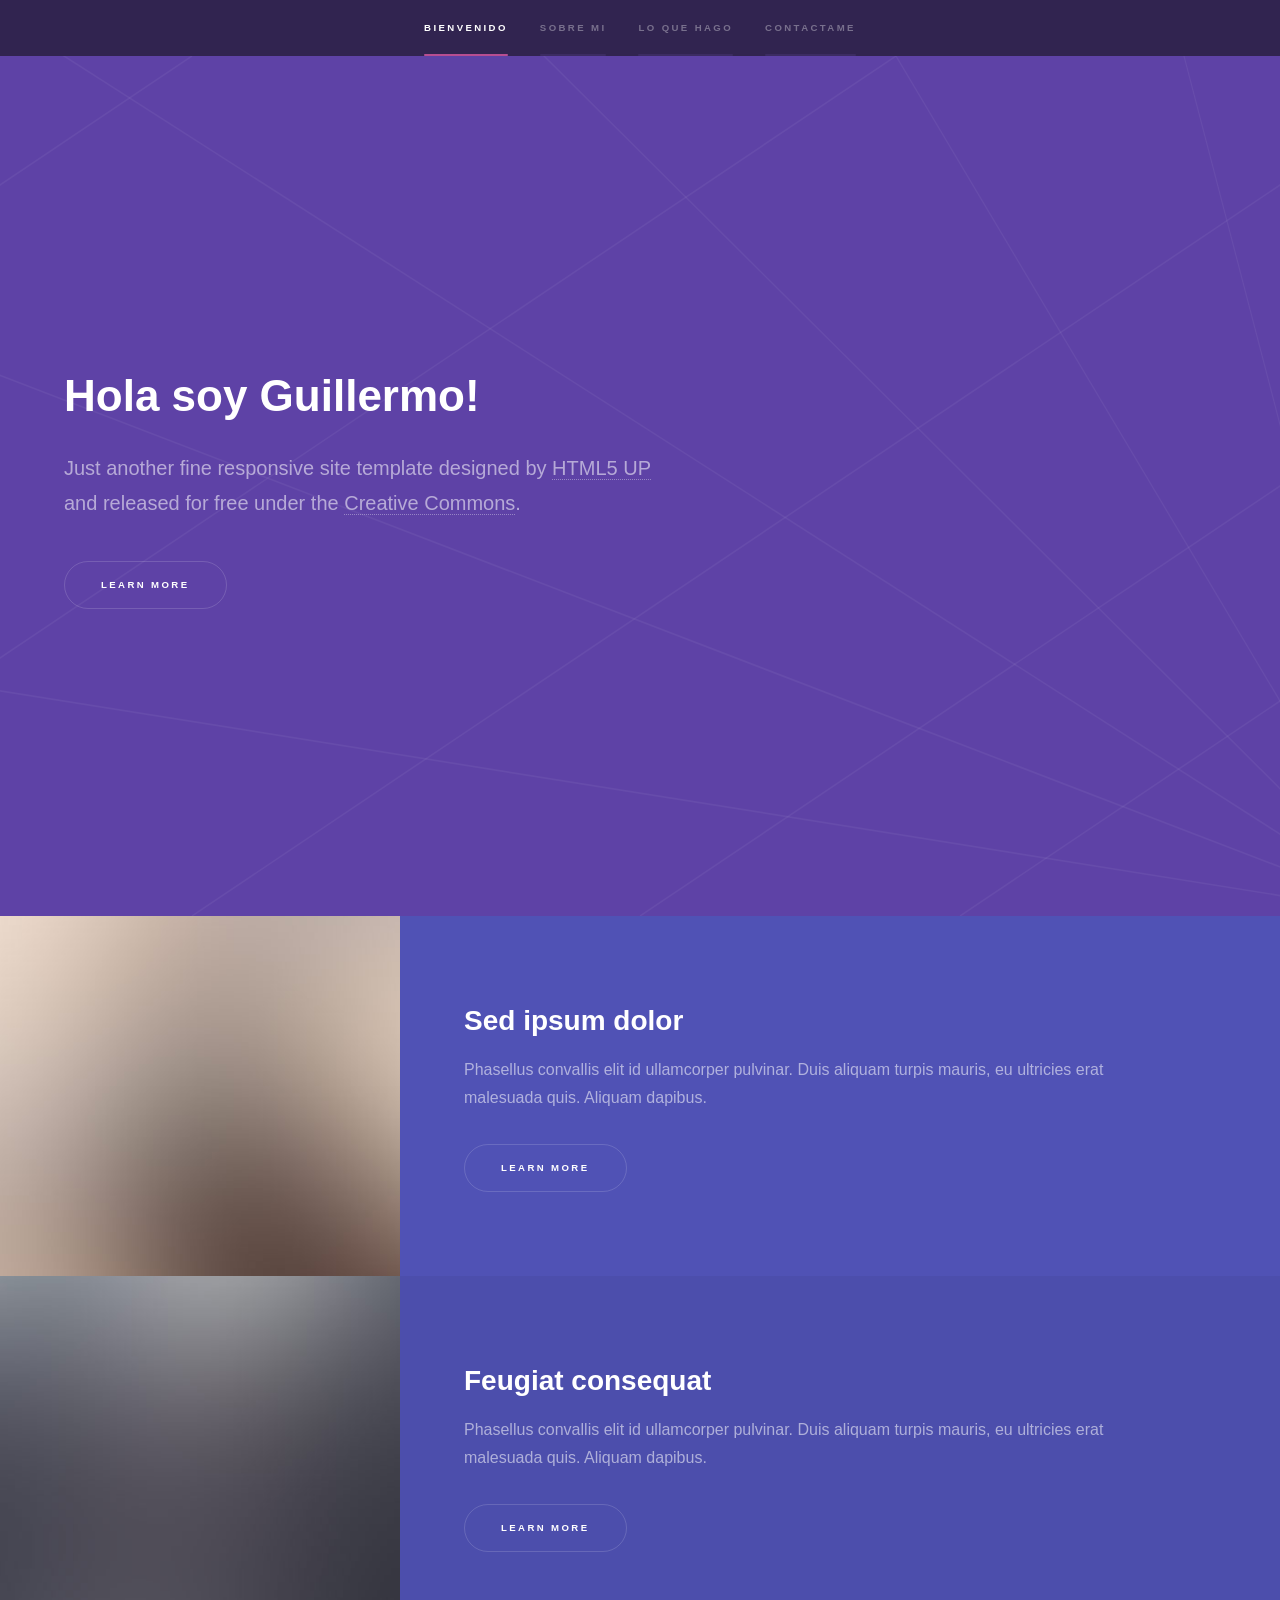
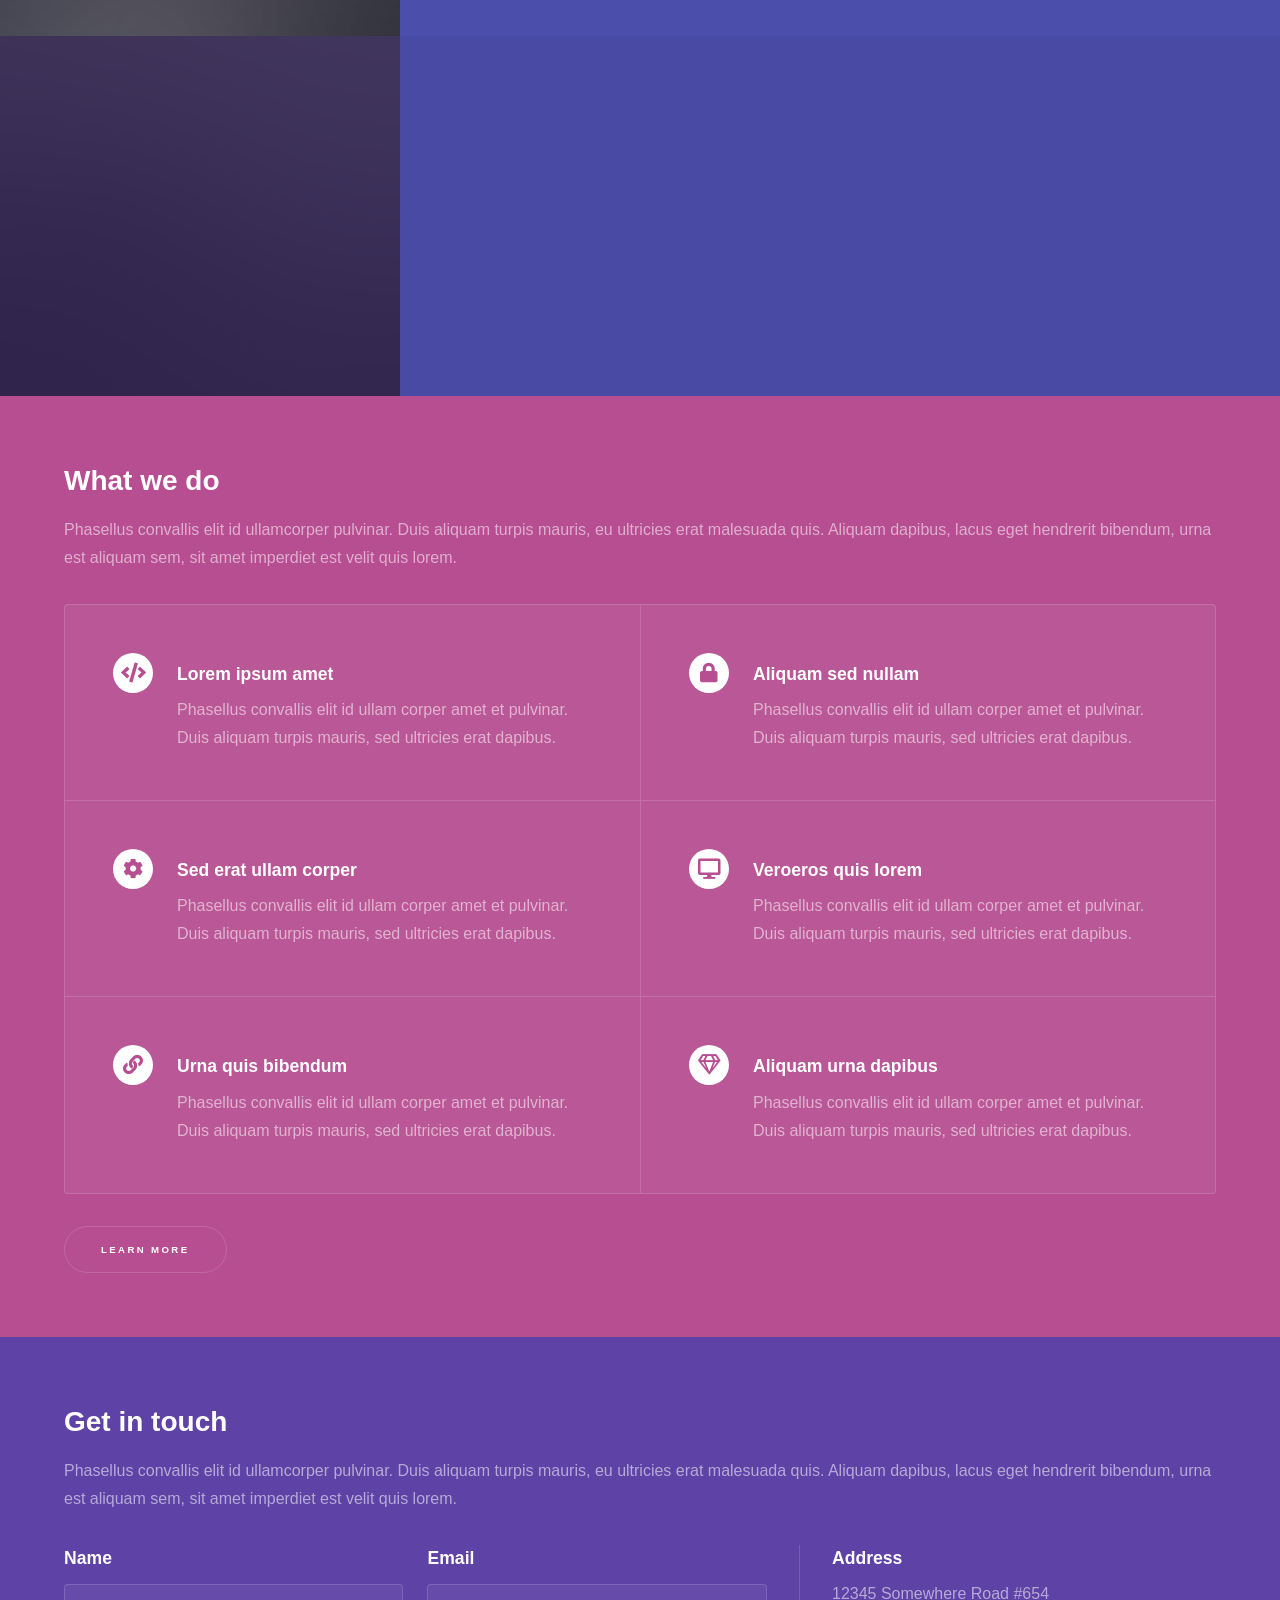
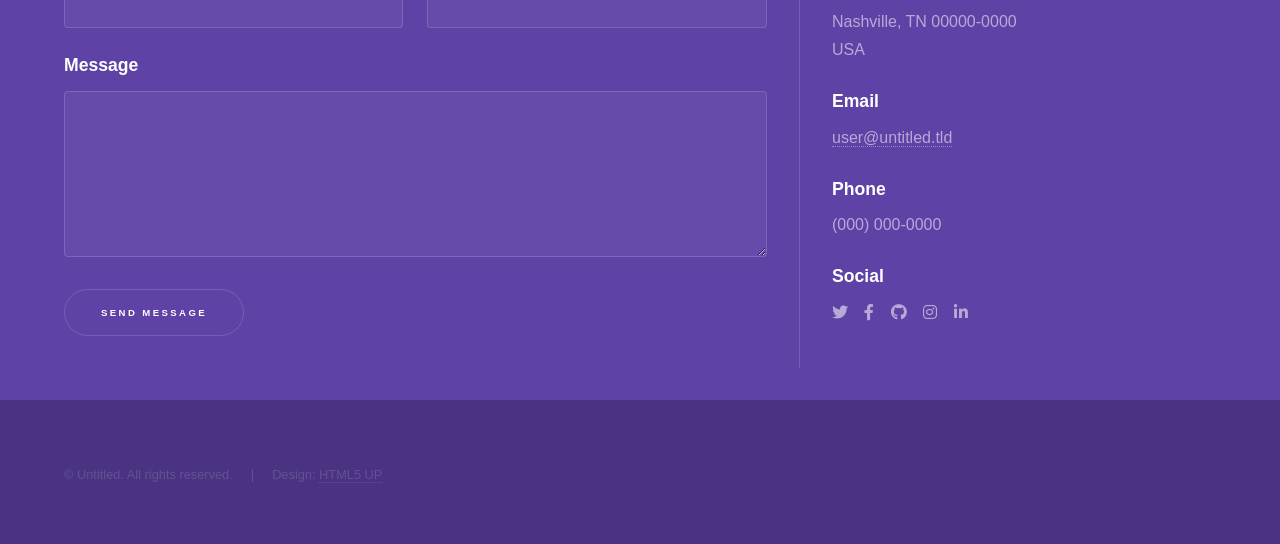
==== commit 53f75f5f: "quinto commit de portafolio, se cambiaron algunas rutas" ====
--- a/docs/index.html
+++ b/docs/index.html
@@ -1,16 +1,12 @@
 <!DOCTYPE HTML>
-<!--
-	Hyperspace by HTML5 UP
-	html5up.net | @ajlkn
-	Free for personal and commercial use under the CCA 3.0 license (html5up.net/license)
--->
+
 <html>
 	<head>
 		<title>Guillermo Tapia Desauguste</title>
 		<meta charset="utf-8" />
 		<meta name="viewport" content="width=device-width, initial-scale=1, user-scalable=no" />
-		<link rel="stylesheet" href="../assets/css/main.css" />
-		<noscript><link rel="stylesheet" href="../assets/css/noscript.css" /></noscript>
+		<link rel="stylesheet" href="/assets/css/main.css" />
+		<noscript><link rel="stylesheet" href="/assets/css/noscript.css" /></noscript>
 	</head>
 	<body class="is-preload">
 
@@ -46,37 +42,37 @@
 				<!-- One -->
 					<section id="one" class="wrapper style2 spotlights">
 						<section>
-							<a href="#" class="image"><img src="images/pic01.jpg" alt="" data-position="center center" /></a>
+							<a href="#" class="image"><img src="/images/pic01.jpg" alt="" data-position="center center" /></a>
 							<div class="content">
 								<div class="inner">
 									<h2>Sed ipsum dolor</h2>
 									<p>Phasellus convallis elit id ullamcorper pulvinar. Duis aliquam turpis mauris, eu ultricies erat malesuada quis. Aliquam dapibus.</p>
 									<ul class="actions">
-										<li><a href="generic.html" class="button">Learn more</a></li>
+										<li><a href="#" class="button">Learn more</a></li>
 									</ul>
 								</div>
 							</div>
 						</section>
 						<section>
-							<a href="#" class="image"><img src="images/pic02.jpg" alt="" data-position="top center" /></a>
+							<a href="#" class="image"><img src="/images/pic02.jpg" alt="" data-position="top center" /></a>
 							<div class="content">
 								<div class="inner">
 									<h2>Feugiat consequat</h2>
 									<p>Phasellus convallis elit id ullamcorper pulvinar. Duis aliquam turpis mauris, eu ultricies erat malesuada quis. Aliquam dapibus.</p>
 									<ul class="actions">
-										<li><a href="generic.html" class="button">Learn more</a></li>
+										<li><a href="#" class="button">Learn more</a></li>
 									</ul>
 								</div>
 							</div>
 						</section>
 						<section>
-							<a href="#" class="image"><img src="images/pic03.jpg" alt="" data-position="25% 25%" /></a>
+							<a href="#" class="image"><img src="/images/pic03.jpg" alt="" data-position="25% 25%" /></a>
 							<div class="content">
 								<div class="inner">
 									<h2>Ultricies aliquam</h2>
 									<p>Phasellus convallis elit id ullamcorper pulvinar. Duis aliquam turpis mauris, eu ultricies erat malesuada quis. Aliquam dapibus.</p>
 									<ul class="actions">
-										<li><a href="generic.html" class="button">Learn more</a></li>
+										<li><a href="#" class="button">Learn more</a></li>
 									</ul>
 								</div>
 							</div>
@@ -121,7 +117,7 @@
 								</section>
 							</div>
 							<ul class="actions">
-								<li><a href="generic.html" class="button">Learn more</a></li>
+								<li><a href="#" class="button">Learn more</a></li>
 							</ul>
 						</div>
 					</section>
@@ -197,13 +193,13 @@
 			</footer>
 
 		<!-- Scripts -->
-			<script src="../assets/js/jquery.min.js"></script>
-			<script src="../assets/js/jquery.scrollex.min.js"></script>
-			<script src="../assets/js/jquery.scrolly.min.js"></script>
-			<script src="../assets/js/browser.min.js"></script>
-			<script src="../assets/js/breakpoints.min.js"></script>
-			<script src="../assets/js/util.js"></script>
-			<script src="../assets/js/main.js"></script>
+			<script src="/assets/js/jquery.min.js"></script>
+			<script src="/assets/js/jquery.scrollex.min.js"></script>
+			<script src="/assets/js/jquery.scrolly.min.js"></script>
+			<script src="/assets/js/browser.min.js"></script>
+			<script src="/assets/js/breakpoints.min.js"></script>
+			<script src="/assets/js/util.js"></script>
+			<script src="/assets/js/main.js"></script>
 
 	</body>
 </html>
